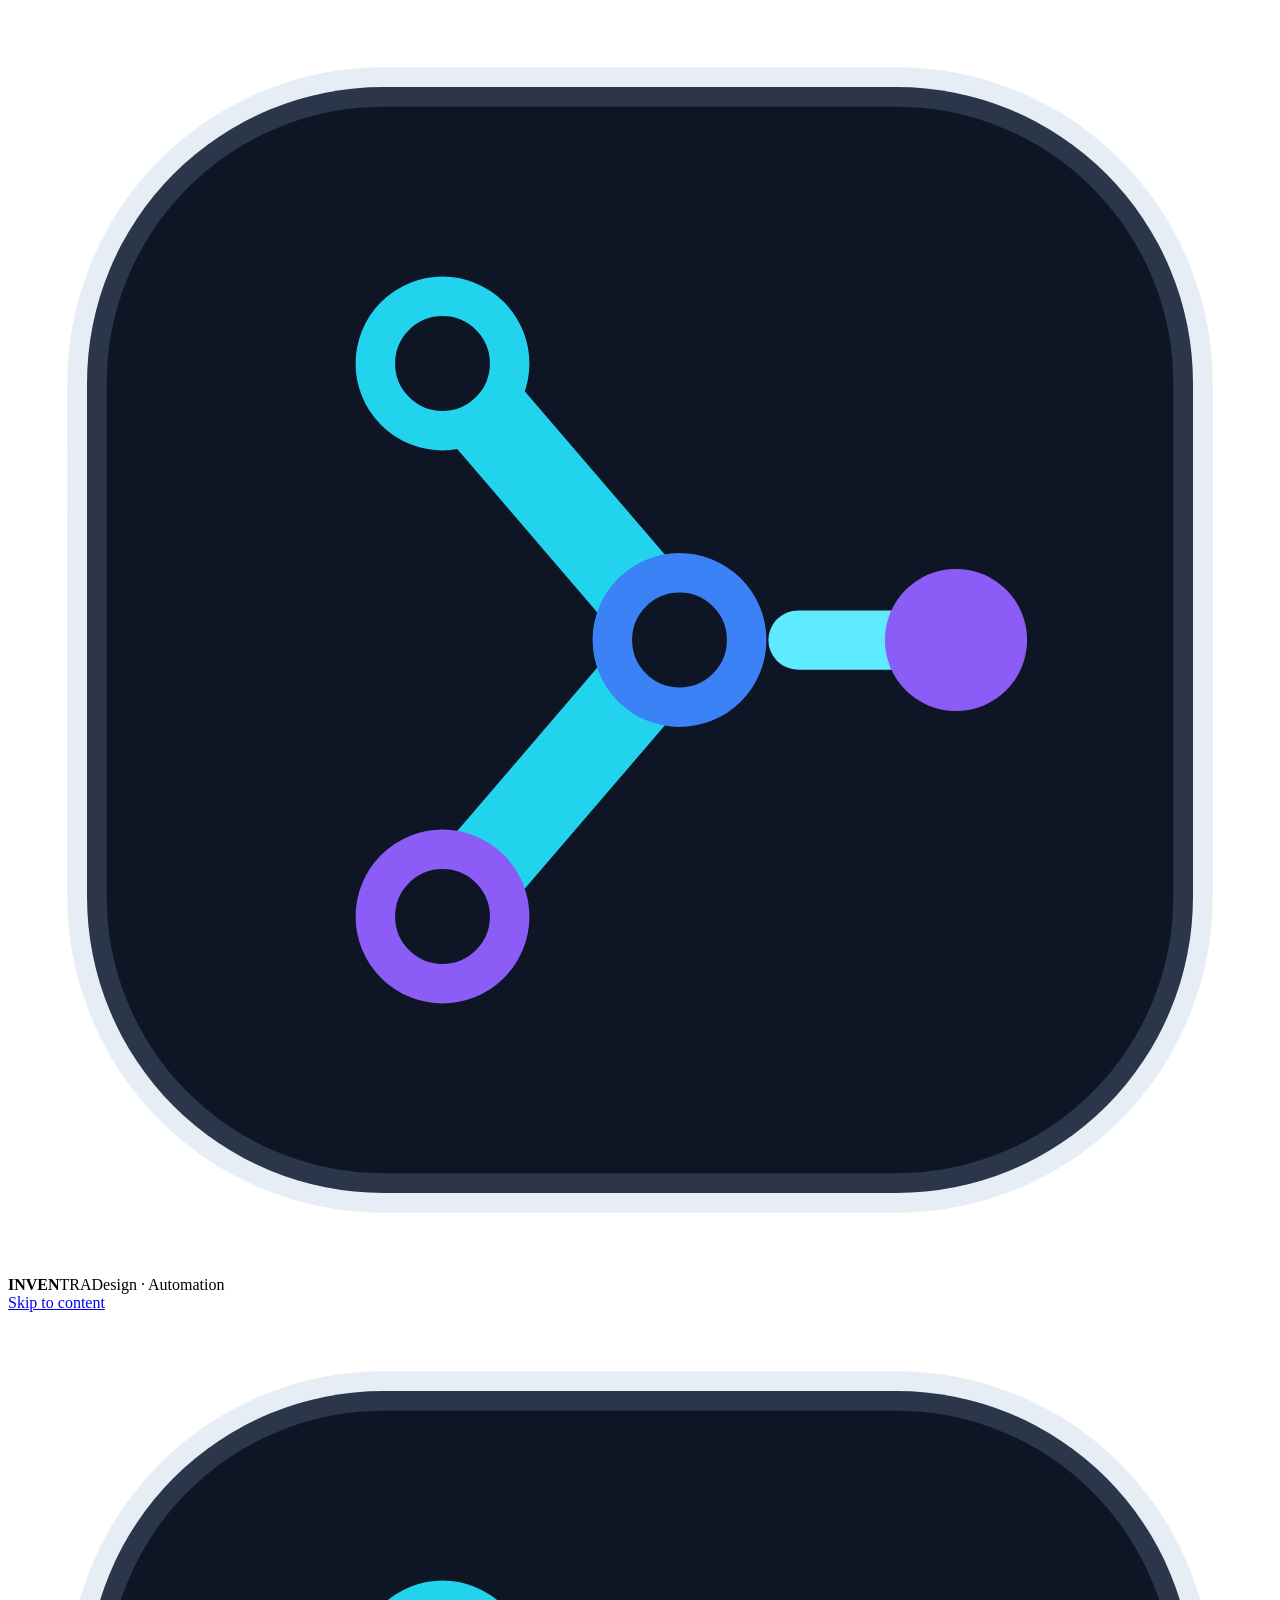
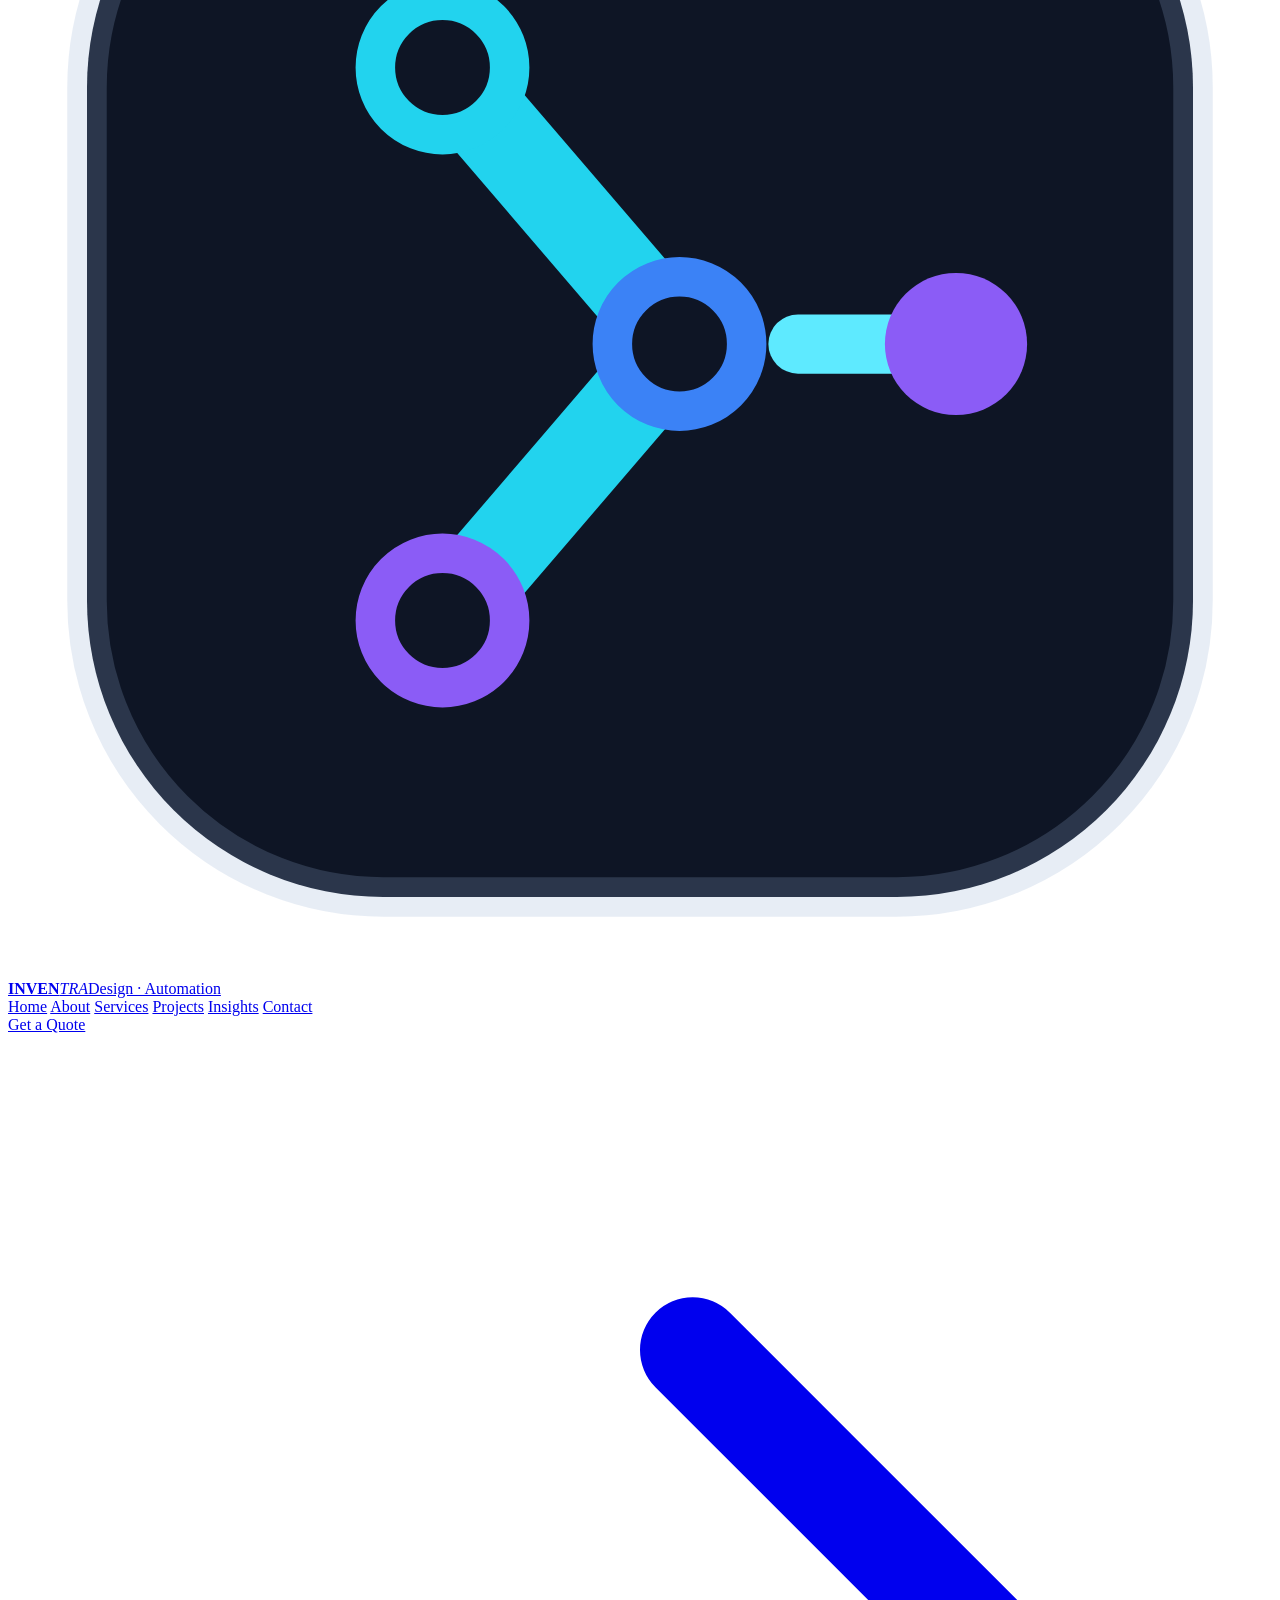
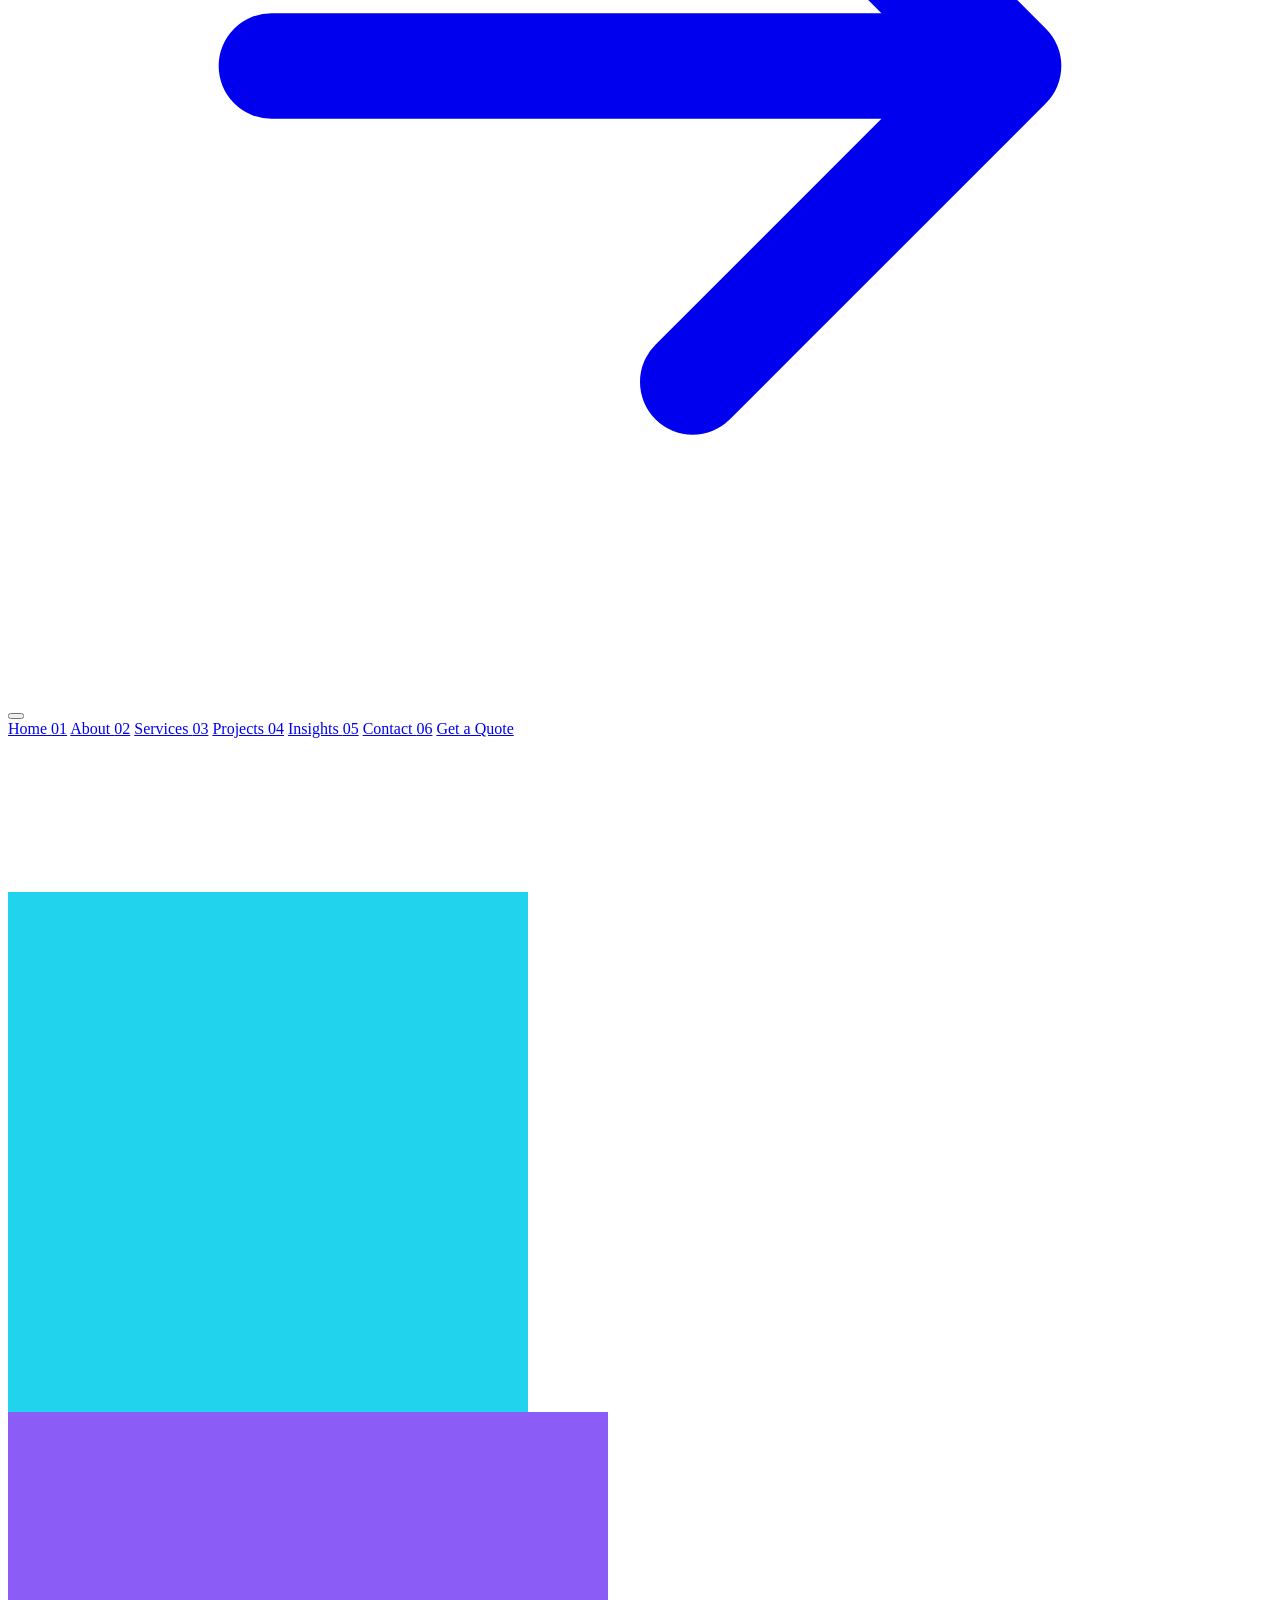
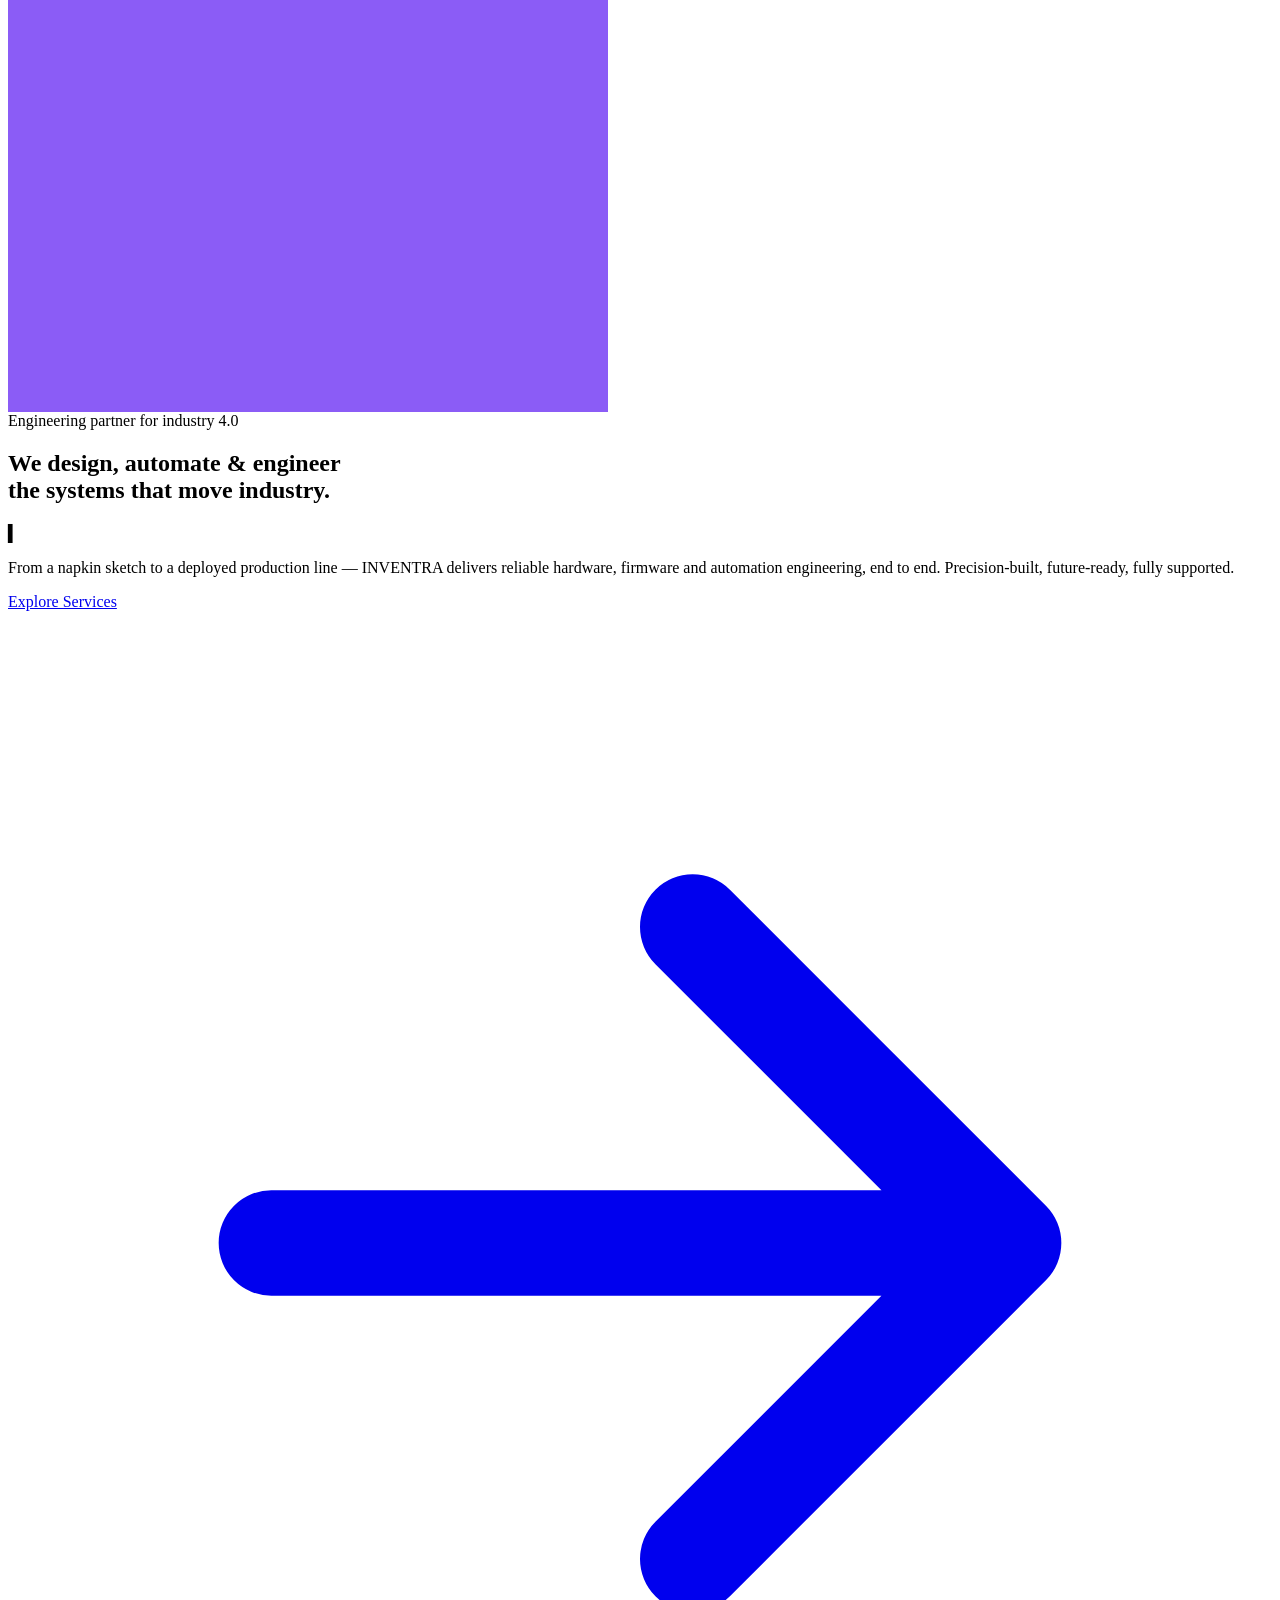
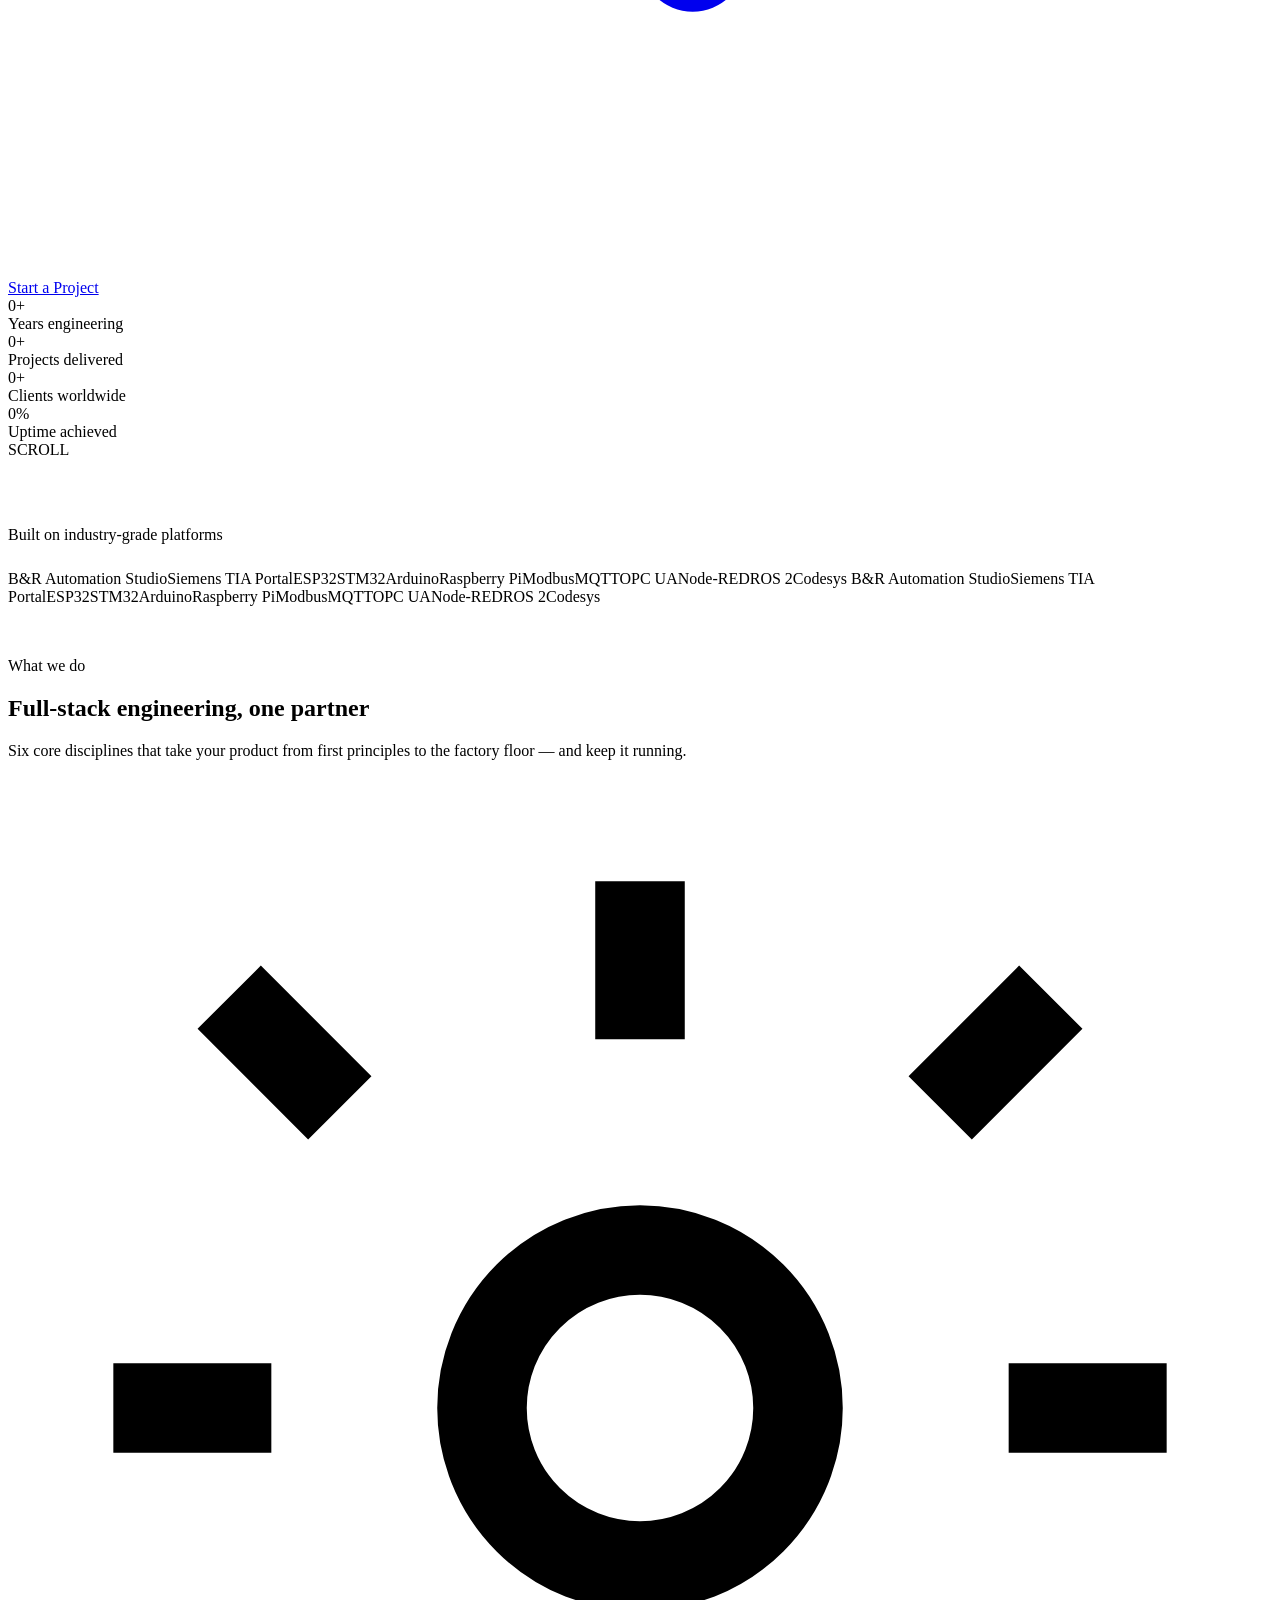
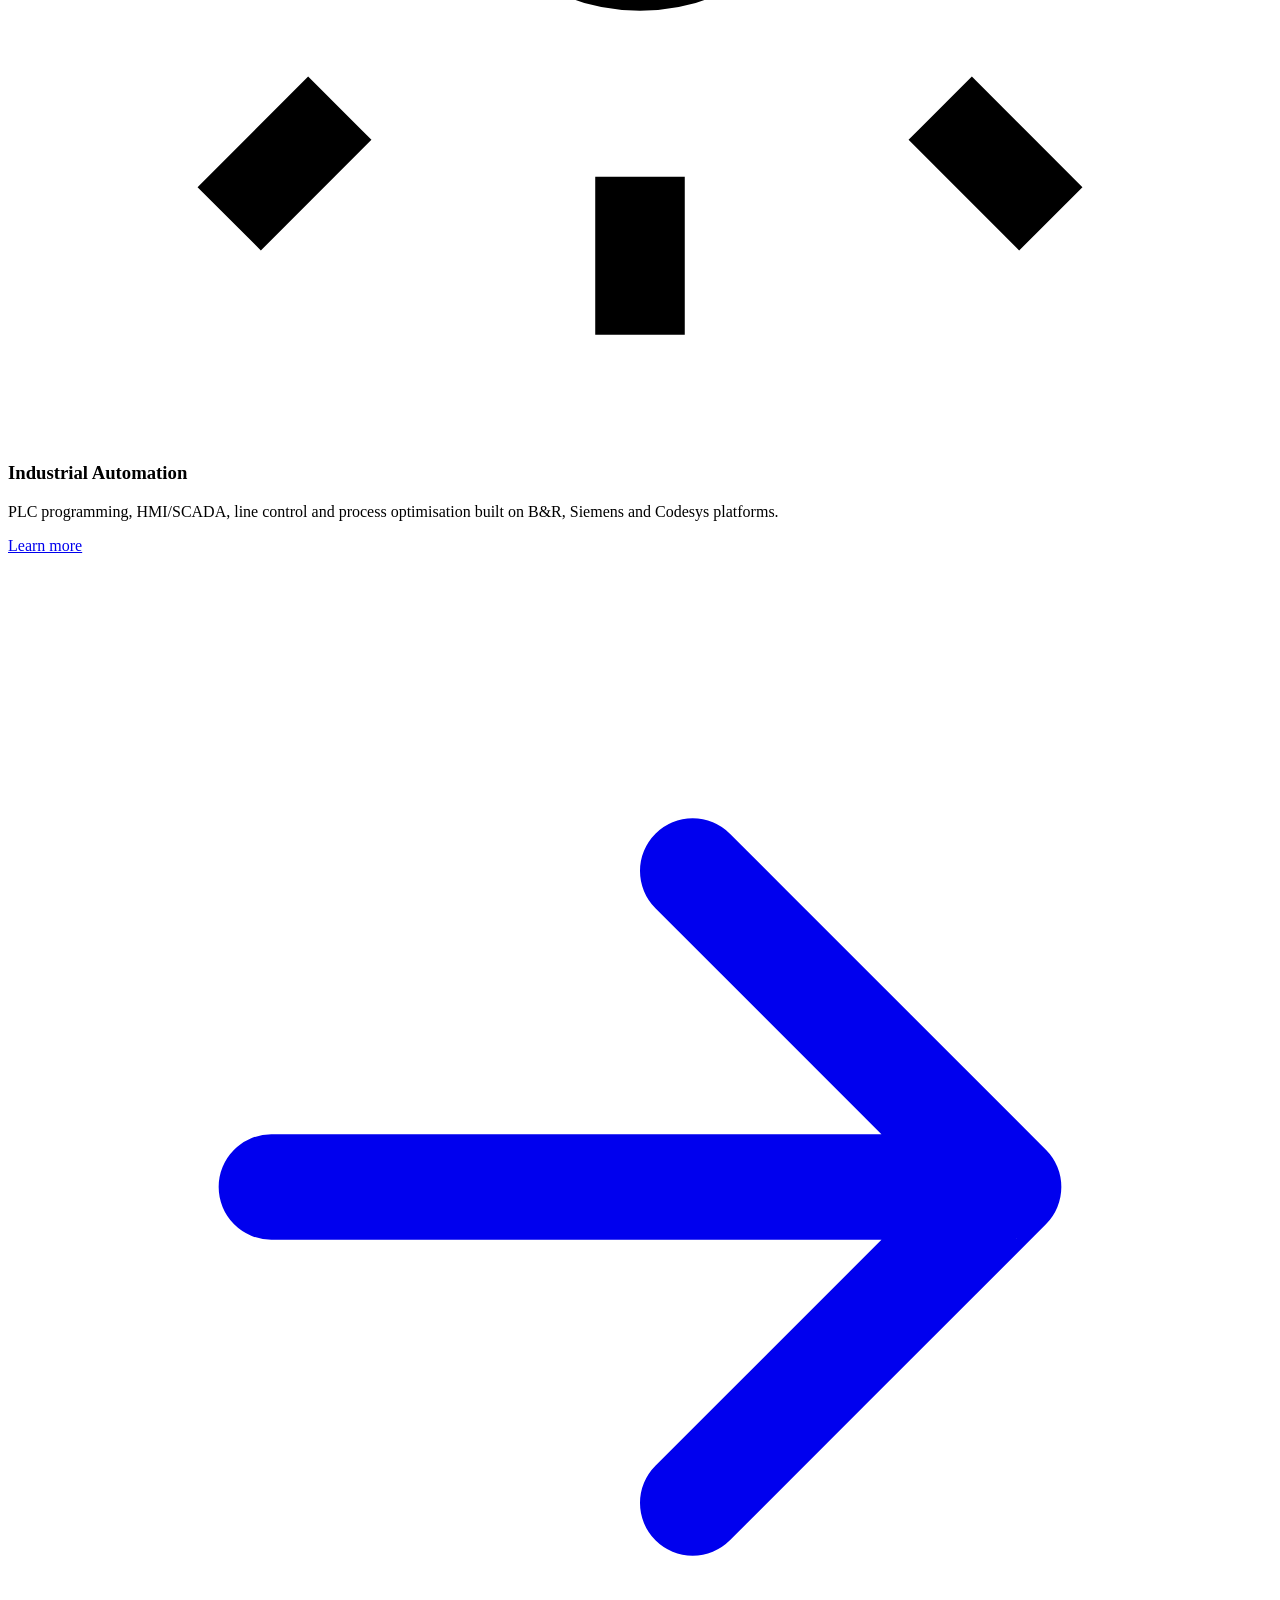
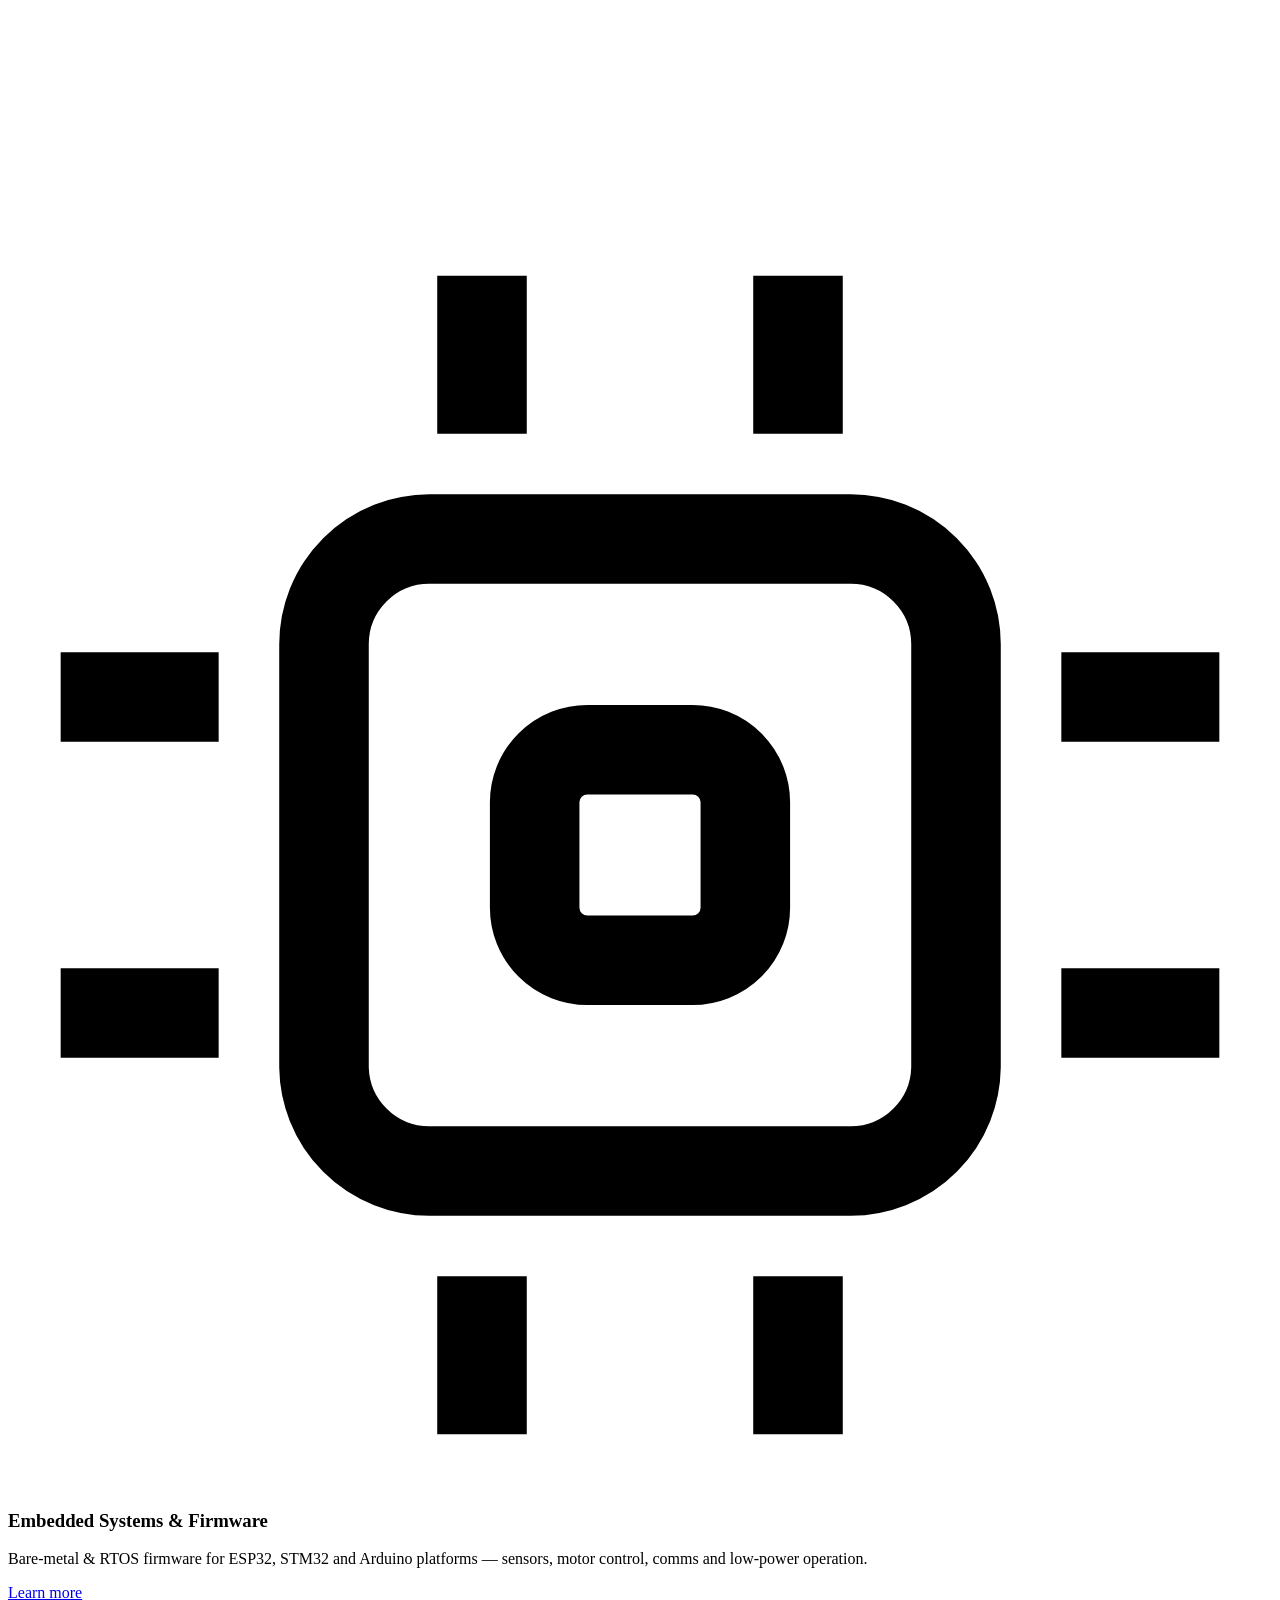
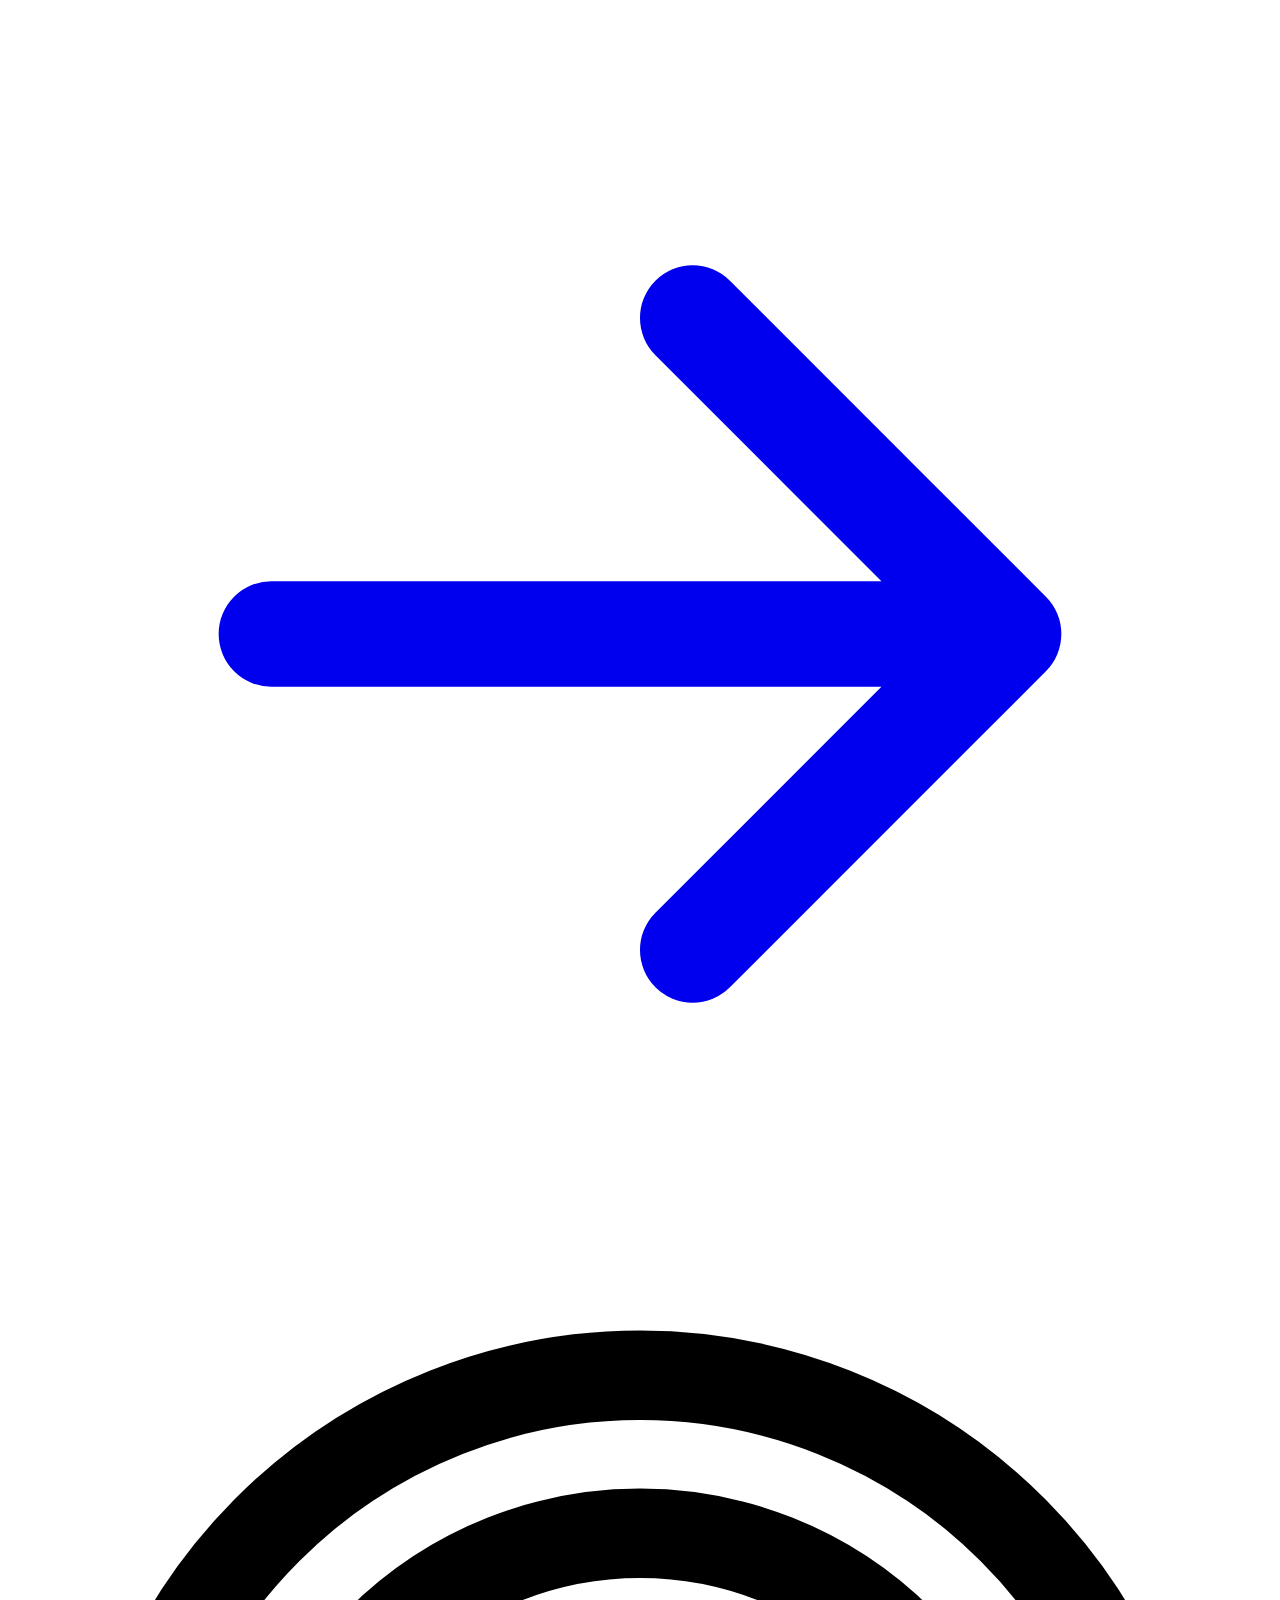
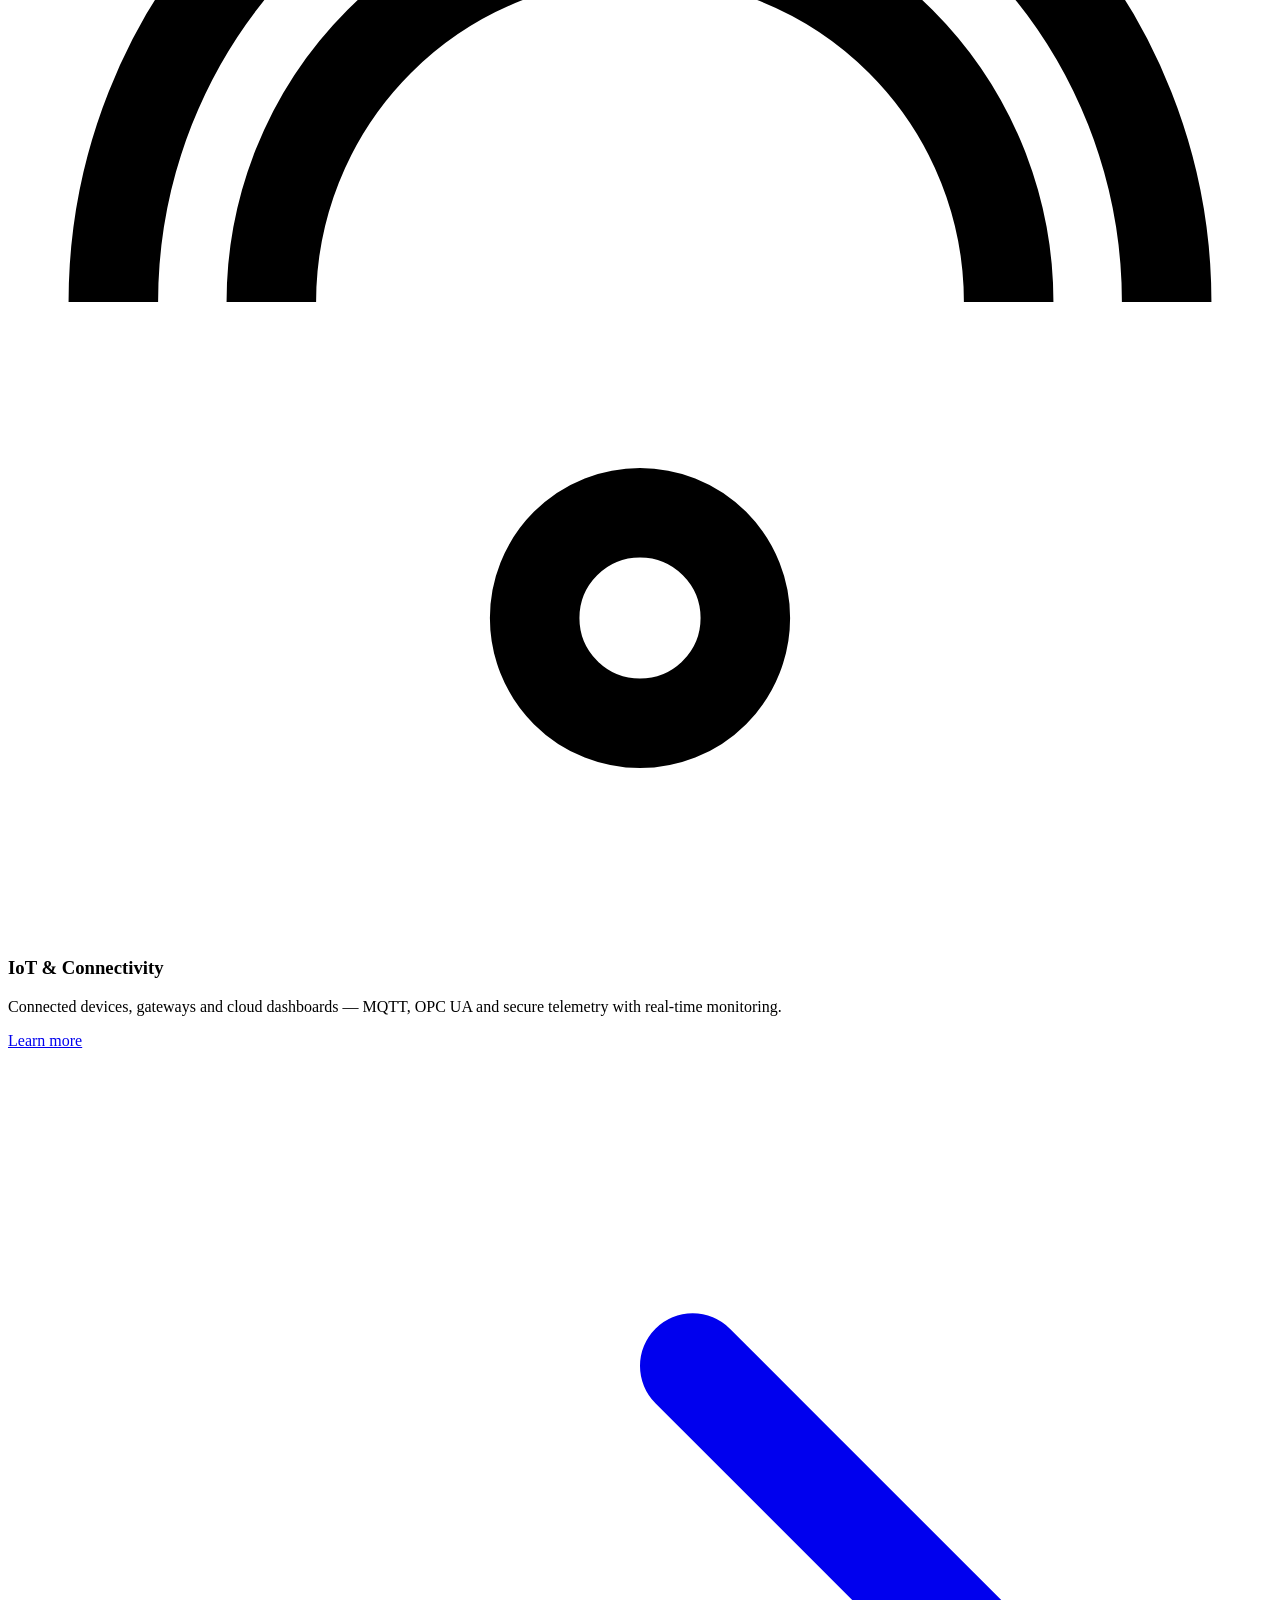
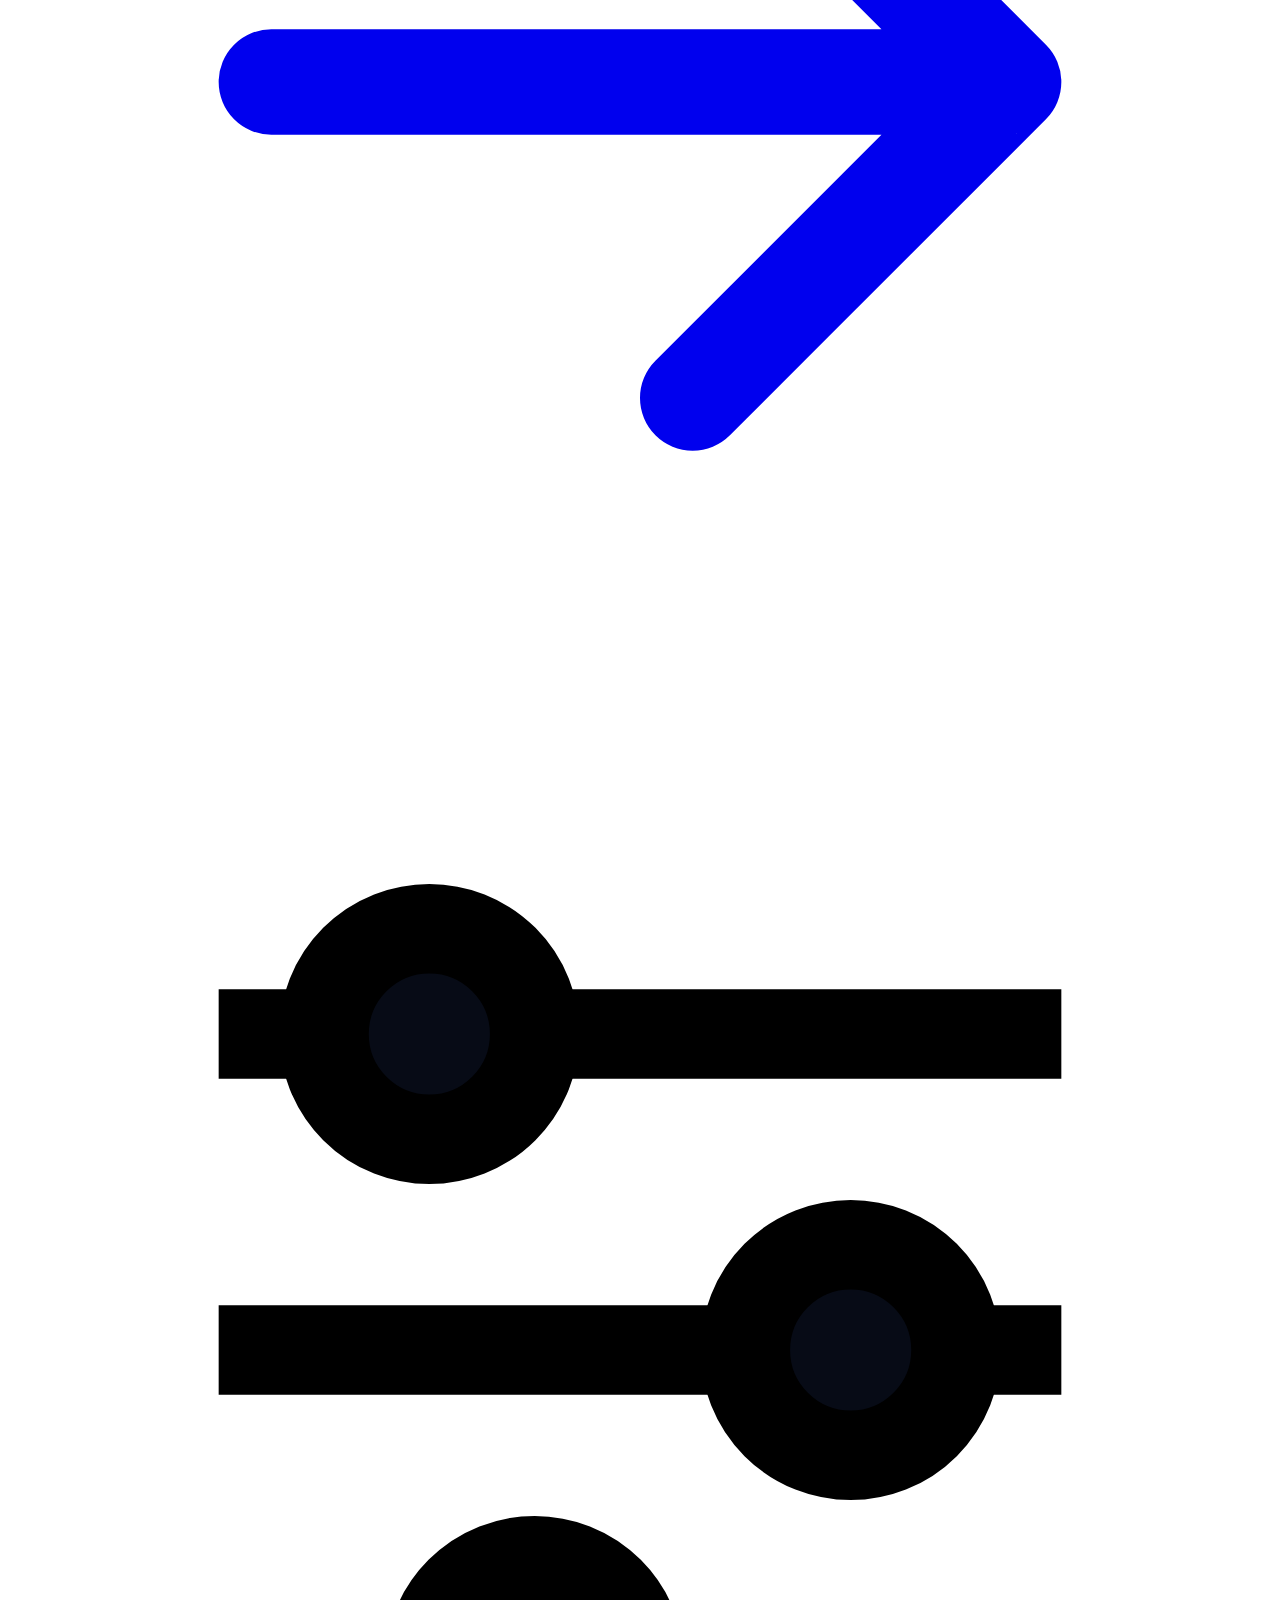
==== index.html @ 2a6db38c "Move to org root site inventradas.github.io Co-Authored-By: Claude Opus 4.8 <noreply@anthropic.com>" ====
<!DOCTYPE html>
<html lang="en">
<head>
  <meta charset="UTF-8">
  <meta name="viewport" content="width=device-width, initial-scale=1.0">
  <title>INVENTRA — Design & Automation Solutions | Industrial Automation, Embedded & IoT Engineering</title>
  <meta name="description" content="INVENTRA designs and engineers industrial automation, embedded systems, PLC/HMI, control and IoT solutions — from concept and prototyping to deployment and support.">
  <meta name="theme-color" content="#070b16">
  <link rel="icon" href="favicon.svg" type="image/svg+xml">
  <link rel="manifest" href="site.webmanifest">
  <meta name="author" content="INVENTRA Design & Automation Solutions">
  <!-- Open Graph -->
  <meta property="og:type" content="website">
  <meta property="og:title" content="INVENTRA — Design & Automation Solutions">
  <meta property="og:description" content="Industrial automation, embedded systems, PLC/HMI and IoT engineering — designed, built and supported end to end.">
  <meta property="og:image" content="assets/img/og.svg">
  <meta name="twitter:card" content="summary_large_image">
  <!-- Fonts -->
  <link rel="preconnect" href="https://fonts.googleapis.com">
  <link rel="preconnect" href="https://fonts.gstatic.com" crossorigin>
  <link href="https://fonts.googleapis.com/css2?family=Space+Grotesk:wght@400;500;600;700&family=Inter:wght@400;500;600&family=JetBrains+Mono:wght@400;500&display=swap" rel="stylesheet">
  <link rel="stylesheet" href="assets/css/style.css">
  <!-- Structured data -->
  <script type="application/ld+json">
  {
    "@context": "https://schema.org",
    "@type": "Organization",
    "name": "INVENTRA Design & Automation Solutions",
    "description": "Industrial automation, embedded systems, PLC/HMI and IoT engineering consultancy.",
    "url": "https://inventradas.github.io/",
    "logo": "https://inventradas.github.io/favicon.svg",
    "areaServed": "Worldwide",
    "knowsAbout": ["Industrial Automation","PLC Programming","HMI Design","Embedded Systems","IoT","SCADA","Control Systems"]
  }
  </script>
</head>
<body class="noise">
  <div class="preloader" id="preloader" aria-hidden="true"><div class="pl-inner"><svg class="pl-logo" viewBox="0 0 64 64"><rect x="4" y="4" width="56" height="56" rx="15" fill="#0e1525" stroke="rgba(148,173,210,.22)" stroke-width="2"/><path d="M22 18l12 14-12 14" fill="none" stroke="#22d3ee" stroke-width="4.5" stroke-linecap="round" stroke-linejoin="round"/><path d="M40 32h6" stroke="#5eeaff" stroke-width="3" stroke-linecap="round"/><circle cx="22" cy="18" r="3.4" fill="#0e1525" stroke="#22d3ee" stroke-width="2"/><circle cx="34" cy="32" r="3.4" fill="#0e1525" stroke="#3b82f6" stroke-width="2"/><circle cx="22" cy="46" r="3.4" fill="#0e1525" stroke="#8b5cf6" stroke-width="2"/><circle cx="48" cy="32" r="3.6" fill="#8b5cf6"/></svg><span class="pl-word"><b>INVEN</b><span class="grad-text-anim">TRA</span></span><span class="pl-sub">Design · Automation</span><div class="pl-bar"><i></i></div></div></div>
<script>if(sessionStorage.getItem('inventra_loaded'))document.documentElement.classList.add('pl-skip');</script>
  <a href="#main" class="skip-link">Skip to content</a>
  <div class="scroll-progress" aria-hidden="true"></div>

  <!-- ============ HEADER ============ -->
  <header class="site-header" id="top">
    <nav class="nav container container-wide" aria-label="Primary">
      <a href="index.html" class="brand" aria-label="INVENTRA — home">
        <svg class="mark" viewBox="0 0 64 64" aria-hidden="true"><rect x="4" y="4" width="56" height="56" rx="15" fill="#0e1525" stroke="rgba(148,173,210,.22)" stroke-width="2"/><path d="M22 18l12 14-12 14" fill="none" stroke="#22d3ee" stroke-width="4.5" stroke-linecap="round" stroke-linejoin="round"/><path d="M40 32h6" stroke="#5eeaff" stroke-width="3" stroke-linecap="round"/><circle cx="22" cy="18" r="3.4" fill="#0e1525" stroke="#22d3ee" stroke-width="2"/><circle cx="34" cy="32" r="3.4" fill="#0e1525" stroke="#3b82f6" stroke-width="2"/><circle cx="22" cy="46" r="3.4" fill="#0e1525" stroke="#8b5cf6" stroke-width="2"/><circle cx="48" cy="32" r="3.6" fill="#8b5cf6"/></svg>
        <span class="name"><span class="row"><b>INVEN</b><i>TRA</i></span><span class="tag">Design · Automation</span></span>
      </a>
      <div class="nav-links">
        <a href="index.html">Home</a>
        <a href="about.html">About</a>
        <a href="services.html">Services</a>
        <a href="projects.html">Projects</a>
        <a href="blog.html">Insights</a>
        <a href="contact.html">Contact</a>
      </div>
      <div class="nav-cta">
        <a href="contact.html" class="btn btn-primary btn-sm">Get a Quote
          <svg viewBox="0 0 24 24" fill="none" stroke="currentColor" stroke-width="2"><path d="M5 12h14M13 6l6 6-6 6" stroke-linecap="round" stroke-linejoin="round"/></svg>
        </a>
        <button class="nav-toggle" aria-label="Open menu" aria-expanded="false" aria-controls="mobile-menu"><span></span><span></span><span></span></button>
      </div>
    </nav>
  </header>

  <div class="mobile-menu" id="mobile-menu">
    <a href="index.html">Home <span>01</span></a>
    <a href="about.html">About <span>02</span></a>
    <a href="services.html">Services <span>03</span></a>
    <a href="projects.html">Projects <span>04</span></a>
    <a href="blog.html">Insights <span>05</span></a>
    <a href="contact.html">Contact <span>06</span></a>
    <a href="contact.html" class="btn btn-primary btn-block">Get a Quote</a>
  </div>

  <main id="main">
    <!-- ============ HERO ============ -->
    <section class="hero">
      <canvas class="hero-canvas" id="hero-canvas" aria-hidden="true"></canvas>
      <div class="glow-orb glow-pulse" style="width:520px;height:520px;background:#22d3ee;top:-120px;right:-80px"></div>
      <div class="glow-orb glow-pulse" style="width:600px;height:600px;background:#8b5cf6;bottom:-200px;left:-160px;animation-delay:1.6s"></div>
      <div class="container">
        <div class="hero-inner">
          <span class="pill" data-reveal><span class="dot"></span> Engineering partner for industry 4.0</span>
          <h1 data-reveal data-delay="80">We design, automate &amp; <span class="grad-text-anim">engineer</span><br>the systems that move industry.</h1>
          <div class="type-wrap" data-reveal data-delay="160">
            <span data-typewriter='["Industrial Automation & PLC/HMI","Embedded Systems & Firmware","IoT &amp; Connected Devices","Control Systems & SCADA","Product Design & Prototyping"]'><span class="tw-text"></span><span class="type-cursor">▍</span></span>
          </div>
          <p class="lead" data-reveal data-delay="240">From a napkin sketch to a deployed production line — INVENTRA delivers reliable hardware, firmware and automation engineering, end to end. Precision-built, future-ready, fully supported.</p>
          <div class="hero-actions" data-reveal data-delay="320">
            <a href="services.html" class="btn btn-primary">Explore Services
              <svg viewBox="0 0 24 24" fill="none" stroke="currentColor" stroke-width="2"><path d="M5 12h14M13 6l6 6-6 6" stroke-linecap="round" stroke-linejoin="round"/></svg>
            </a>
            <a href="contact.html" class="btn btn-ghost">Start a Project</a>
          </div>
          <div class="hero-meta" data-reveal data-delay="420">
            <div class="item"><div class="n"><span data-count="8">0</span>+</div><div class="l">Years engineering</div></div>
            <div class="item"><div class="n"><span data-count="120">0</span>+</div><div class="l">Projects delivered</div></div>
            <div class="item"><div class="n"><span data-count="40">0</span>+</div><div class="l">Clients worldwide</div></div>
            <div class="item"><div class="n"><span data-count="99.9">0</span>%</div><div class="l">Uptime achieved</div></div>
          </div>
        </div>
      </div>
      <div class="scroll-cue" aria-hidden="true"><div class="mouse"><i></i></div>SCROLL</div>
    </section>

    <!-- ============ MARQUEE / STACK ============ -->
    <section class="section" style="padding-block:clamp(2.5rem,4vw,3.5rem)">
      <div class="container center" data-reveal>
        <p class="eyebrow center" style="justify-content:center;margin-bottom:1.6rem">Built on industry-grade platforms</p>
      </div>
      <div class="marquee" aria-hidden="true">
        <div class="marquee-track">
          <span>B&amp;R Automation Studio</span><span>Siemens TIA Portal</span><span>ESP32</span><span>STM32</span><span>Arduino</span><span>Raspberry Pi</span><span>Modbus</span><span>MQTT</span><span>OPC UA</span><span>Node-RED</span><span>ROS 2</span><span>Codesys</span>
          <span>B&amp;R Automation Studio</span><span>Siemens TIA Portal</span><span>ESP32</span><span>STM32</span><span>Arduino</span><span>Raspberry Pi</span><span>Modbus</span><span>MQTT</span><span>OPC UA</span><span>Node-RED</span><span>ROS 2</span><span>Codesys</span>
        </div>
      </div>
    </section>

    <!-- ============ SERVICES ============ -->
    <section class="section bg-grid" id="services">
      <div class="container">
        <div class="section-head center" data-reveal>
          <span class="eyebrow center" style="justify-content:center">What we do</span>
          <h2>Full-stack engineering, <span class="grad-text">one partner</span></h2>
          <p class="lead">Six core disciplines that take your product from first principles to the factory floor — and keep it running.</p>
        </div>
        <div class="grid cols-3" data-stagger>
          <article class="card glow">
            <div class="icon-badge"><svg viewBox="0 0 24 24" fill="none" stroke="currentColor" stroke-width="1.7"><circle cx="12" cy="12" r="3"/><path d="M12 2v3M12 19v3M4.2 4.2l2.1 2.1M17.7 17.7l2.1 2.1M2 12h3M19 12h3M4.2 19.8l2.1-2.1M17.7 6.3l2.1-2.1"/></svg></div>
            <h3>Industrial Automation</h3>
            <p>PLC programming, HMI/SCADA, line control and process optimisation built on B&amp;R, Siemens and Codesys platforms.</p>
            <a href="services.html" class="card-link">Learn more <svg viewBox="0 0 24 24" fill="none" stroke="currentColor" stroke-width="2"><path d="M5 12h14M13 6l6 6-6 6" stroke-linecap="round" stroke-linejoin="round"/></svg></a>
          </article>
          <article class="card glow">
            <div class="icon-badge"><svg viewBox="0 0 24 24" fill="none" stroke="currentColor" stroke-width="1.7"><rect x="6" y="6" width="12" height="12" rx="2"/><path d="M9 1v3M15 1v3M9 20v3M15 20v3M1 9h3M1 15h3M20 9h3M20 15h3"/><rect x="10" y="10" width="4" height="4" rx="1"/></svg></div>
            <h3>Embedded Systems &amp; Firmware</h3>
            <p>Bare-metal &amp; RTOS firmware for ESP32, STM32 and Arduino platforms — sensors, motor control, comms and low-power operation.</p>
            <a href="services.html" class="card-link">Learn more <svg viewBox="0 0 24 24" fill="none" stroke="currentColor" stroke-width="2"><path d="M5 12h14M13 6l6 6-6 6" stroke-linecap="round" stroke-linejoin="round"/></svg></a>
          </article>
          <article class="card glow">
            <div class="icon-badge"><svg viewBox="0 0 24 24" fill="none" stroke="currentColor" stroke-width="1.7"><path d="M5 12a7 7 0 0 1 14 0"/><path d="M2 12a10 10 0 0 1 20 0"/><circle cx="12" cy="18" r="2"/></svg></div>
            <h3>IoT &amp; Connectivity</h3>
            <p>Connected devices, gateways and cloud dashboards — MQTT, OPC UA and secure telemetry with real-time monitoring.</p>
            <a href="services.html" class="card-link">Learn more <svg viewBox="0 0 24 24" fill="none" stroke="currentColor" stroke-width="2"><path d="M5 12h14M13 6l6 6-6 6" stroke-linecap="round" stroke-linejoin="round"/></svg></a>
          </article>
          <article class="card glow">
            <div class="icon-badge"><svg viewBox="0 0 24 24" fill="none" stroke="currentColor" stroke-width="1.7"><path d="M4 6h16M4 12h16M4 18h16"/><circle cx="8" cy="6" r="2" fill="#070b16"/><circle cx="16" cy="12" r="2" fill="#070b16"/><circle cx="10" cy="18" r="2" fill="#070b16"/></svg></div>
            <h3>Control Systems &amp; SCADA</h3>
            <p>Closed-loop control, motion &amp; drives, data acquisition and plant-wide SCADA with alarms and historian.</p>
            <a href="services.html" class="card-link">Learn more <svg viewBox="0 0 24 24" fill="none" stroke="currentColor" stroke-width="2"><path d="M5 12h14M13 6l6 6-6 6" stroke-linecap="round" stroke-linejoin="round"/></svg></a>
          </article>
          <article class="card glow">
            <div class="icon-badge"><svg viewBox="0 0 24 24" fill="none" stroke="currentColor" stroke-width="1.7"><path d="m14.5 3.5 6 6-11 11H3.5v-6z"/><path d="m12 6 6 6"/></svg></div>
            <h3>Mechanical Design &amp; Prototyping</h3>
            <p>SolidWorks 3D CAD, mechanical design, enclosures, rapid prototyping and DFM — turning concepts into manufacturable products.</p>
            <a href="services.html" class="card-link">Learn more <svg viewBox="0 0 24 24" fill="none" stroke="currentColor" stroke-width="2"><path d="M5 12h14M13 6l6 6-6 6" stroke-linecap="round" stroke-linejoin="round"/></svg></a>
          </article>
          <article class="card glow">
            <div class="icon-badge"><svg viewBox="0 0 24 24" fill="none" stroke="currentColor" stroke-width="1.7"><path d="M12 2 3 7v6c0 5 3.8 8 9 9 5.2-1 9-4 9-9V7z"/><path d="m9 12 2 2 4-4"/></svg></div>
            <h3>Consulting &amp; Training</h3>
            <p>Technical due diligence, system architecture, audits and hands-on team training to de-risk your roadmap.</p>
            <a href="services.html" class="card-link">Learn more <svg viewBox="0 0 24 24" fill="none" stroke="currentColor" stroke-width="2"><path d="M5 12h14M13 6l6 6-6 6" stroke-linecap="round" stroke-linejoin="round"/></svg></a>
          </article>
        </div>
      </div>
    </section>

    <!-- ============ VALUE / WHY ============ -->
    <section class="section" id="why">
      <div class="container">
        <div class="grid cols-2" style="align-items:center;gap:clamp(2rem,5vw,4rem)">
          <div data-reveal="left">
            <span class="eyebrow">Why INVENTRA</span>
            <h2 class="mt-1 mb-2">Engineering you can <span class="grad-text">build a business on</span></h2>
            <p class="lead mb-3">We're not a body shop. We're the small, senior team that owns the hard parts — hardware, firmware, controls and the integration glue in between — and is still here when v2 ships.</p>
            <div class="grid" style="gap:1.1rem">
              <div class="info-tile"><div class="ico"><svg viewBox="0 0 24 24" fill="none" stroke="currentColor" stroke-width="1.8"><path d="m9 12 2 2 4-4"/><circle cx="12" cy="12" r="9"/></svg></div><div><div class="v">End-to-end ownership</div><p style="margin:.2rem 0 0;font-size:.92rem">One accountable team from requirements to commissioning — no hand-off gaps.</p></div></div>
              <div class="info-tile"><div class="ico"><svg viewBox="0 0 24 24" fill="none" stroke="currentColor" stroke-width="1.8"><path d="M13 2 3 14h7l-1 8 10-12h-7z"/></svg></div><div><div class="v">Pragmatic &amp; fast</div><p style="margin:.2rem 0 0;font-size:.92rem">Working prototypes in weeks, not quarters. We ship, measure, iterate.</p></div></div>
              <div class="info-tile"><div class="ico"><svg viewBox="0 0 24 24" fill="none" stroke="currentColor" stroke-width="1.8"><path d="M12 2 3 7v6c0 5 3.8 8 9 9 5.2-1 9-4 9-9V7z"/></svg></div><div><div class="v">Reliability by design</div><p style="margin:.2rem 0 0;font-size:.92rem">Industrial-grade practices: watchdogs, redundancy, testing and documentation.</p></div></div>
            </div>
          </div>
          <div data-reveal="right">
            <div class="card" style="padding:0;overflow:hidden">
              <div style="aspect-ratio:4/3;background:radial-gradient(circle at 30% 20%,rgba(34,211,238,.25),transparent 55%),radial-gradient(circle at 80% 90%,rgba(139,92,246,.25),transparent 55%),var(--surface-2);display:grid;place-items:center;position:relative">
                <svg viewBox="0 0 200 150" width="78%" style="opacity:.9" fill="none">
                  <g stroke="#22d3ee" stroke-width="1.4" opacity=".8">
                    <rect x="20" y="30" width="60" height="42" rx="5"/><rect x="120" y="30" width="60" height="42" rx="5"/>
                    <rect x="70" y="95" width="60" height="38" rx="5"/>
                    <path d="M80 51h40M50 72v23h50M150 72v10H100" stroke-dasharray="4 4"/>
                  </g>
                  <circle cx="50" cy="51" r="4" fill="#22d3ee"/><circle cx="150" cy="51" r="4" fill="#3b82f6"/><circle cx="100" cy="114" r="4" fill="#8b5cf6"/>
                  <g font-family="JetBrains Mono, monospace" font-size="8" fill="#aeb9d0">
                    <text x="33" y="55">SENSOR</text><text x="134" y="55">PLC</text><text x="83" y="118">CLOUD</text>
                  </g>
                </svg>
                <span class="badge-cat" style="position:absolute;top:1rem;left:1rem">SYSTEM ARCHITECTURE</span>
              </div>
            </div>
          </div>
        </div>
      </div>
    </section>

    <!-- ============ FEATURED PROJECTS ============ -->
    <section class="section bg-dots" id="work">
      <div class="container">
        <div class="flex between items-center wrap mb-3" data-reveal>
          <div class="section-head" style="margin-bottom:0">
            <span class="eyebrow">Selected work</span>
            <h2 class="mt-1">Recent projects</h2>
          </div>
          <a href="projects.html" class="btn btn-ghost btn-sm">View all <svg viewBox="0 0 24 24" fill="none" stroke="currentColor" stroke-width="2"><path d="M5 12h14M13 6l6 6-6 6" stroke-linecap="round" stroke-linejoin="round"/></svg></a>
        </div>
        <div class="grid cols-3" data-stagger id="home-projects">
          <article class="card project glow">
            <div class="thumb"><span class="cat badge-cat">Robotics</span><div class="ph"><svg viewBox="0 0 24 24" fill="none" stroke="currentColor" stroke-width="1.2"><rect x="5" y="9" width="14" height="10" rx="2"/><path d="M12 9V5M9 2h6"/><circle cx="9" cy="14" r="1.4"/><circle cx="15" cy="14" r="1.4"/></svg></div></div>
            <div class="body">
              <h3>6-Axis Pick &amp; Place Cell</h3>
              <p>Vision-guided robotic cell with B&amp;R motion control for high-speed precision assembly.</p>
              <div class="result"><svg viewBox="0 0 24 24" width="16" height="16" fill="none" stroke="currentColor" stroke-width="2"><path d="m5 12 5 5L20 7" stroke-linecap="round" stroke-linejoin="round"/></svg> 99.2% accuracy · +40% throughput</div>
            </div>
          </article>
          <article class="card project glow">
            <div class="thumb"><span class="cat badge-cat">IoT · Automation</span><div class="ph"><svg viewBox="0 0 24 24" fill="none" stroke="currentColor" stroke-width="1.2"><path d="M3 21h18M5 21V8l7-5 7 5v13"/><path d="M9 21v-6h6v6"/></svg></div></div>
            <div class="body">
              <h3>Smart Factory Monitoring</h3>
              <p>200+ sensor IoT network feeding a real-time SCADA dashboard and predictive alerts.</p>
              <div class="result"><svg viewBox="0 0 24 24" width="16" height="16" fill="none" stroke="currentColor" stroke-width="2"><path d="m5 12 5 5L20 7" stroke-linecap="round" stroke-linejoin="round"/></svg> 35% energy saved · live telemetry</div>
            </div>
          </article>
          <article class="card project glow">
            <div class="thumb"><span class="cat badge-cat">Embedded</span><div class="ph"><svg viewBox="0 0 24 24" fill="none" stroke="currentColor" stroke-width="1.2"><rect x="7" y="7" width="10" height="10" rx="1.5"/><path d="M10 3v4M14 3v4M10 17v4M14 17v4M3 10h4M3 14h4M17 10h4M17 14h4"/></svg></div></div>
            <div class="body">
              <h3>ESP32 Sensor &amp; Telemetry Platform</h3>
              <p>Low-power firmware platform with edge analytics and robust data logging for 10k+ field devices.</p>
              <div class="result"><svg viewBox="0 0 24 24" width="16" height="16" fill="none" stroke="currentColor" stroke-width="2"><path d="m5 12 5 5L20 7" stroke-linecap="round" stroke-linejoin="round"/></svg> 2-yr battery · 10k+ devices</div>
            </div>
          </article>
        </div>
      </div>
    </section>

    <!-- ============ PROCESS ============ -->
    <section class="section" id="process">
      <div class="container">
        <div class="grid cols-2" style="gap:clamp(2rem,5vw,4.5rem);align-items:start">
          <div data-reveal="left" style="position:sticky;top:120px">
            <span class="eyebrow">How we work</span>
            <h2 class="mt-1 mb-2">A process engineered for <span class="grad-text">certainty</span></h2>
            <p class="lead">Transparent stages, fixed checkpoints, and a working deliverable at every step. You always know where the project stands.</p>
            <a href="contact.html" class="btn btn-primary mt-3">Book a discovery call
              <svg viewBox="0 0 24 24" fill="none" stroke="currentColor" stroke-width="2"><path d="M5 12h14M13 6l6 6-6 6" stroke-linecap="round" stroke-linejoin="round"/></svg></a>
          </div>
          <div class="steps" data-stagger>
            <div class="step"><div class="ring">01</div><div><h3>Discover &amp; scope</h3><p>We map requirements, constraints and success metrics — then deliver a clear technical proposal and fixed quote.</p></div></div>
            <div class="step"><div class="ring">02</div><div><h3>Design &amp; architect</h3><p>System architecture, hardware selection, 3D models and control strategy — reviewed with you before a line of code.</p></div></div>
            <div class="step"><div class="ring">03</div><div><h3>Prototype &amp; build</h3><p>Rapid iterations on real hardware. Firmware, PLC logic and HMIs developed in tight, demoable sprints.</p></div></div>
            <div class="step"><div class="ring">04</div><div><h3>Test &amp; validate</h3><p>Bench &amp; on-site testing, edge cases, safety and performance validation with full documentation.</p></div></div>
            <div class="step"><div class="ring">05</div><div><h3>Deploy &amp; support</h3><p>Commissioning, operator training and ongoing support packages — including remote monitoring and updates.</p></div></div>
          </div>
        </div>
      </div>
    </section>

    <!-- ============ STATS ============ -->
    <section class="section bg-grid">
      <div class="container">
        <div class="grid cols-4" data-stagger>
          <div class="stat"><div class="num"><span class="grad-text"><span data-count="8">0</span>+</span></div><div class="lbl">Years of engineering</div></div>
          <div class="stat"><div class="num"><span class="grad-text"><span data-count="120">0</span>+</span></div><div class="lbl">Projects delivered</div></div>
          <div class="stat"><div class="num"><span class="grad-text"><span data-count="40">0</span>+</span></div><div class="lbl">Happy clients</div></div>
          <div class="stat"><div class="num"><span class="grad-text"><span data-count="98">0</span>%</span></div><div class="lbl">On-time delivery</div></div>
        </div>
      </div>
    </section>

    <!-- ============ TESTIMONIALS ============ -->
    <section class="section" id="testimonials">
      <div class="container">
        <div class="section-head center" data-reveal>
          <span class="eyebrow center" style="justify-content:center">Client voices</span>
          <h2>Trusted by teams that <span class="grad-text">can't afford downtime</span></h2>
        </div>
        <div class="grid cols-3" data-stagger>
          <figure class="card quote">
            <div class="stars">★★★★★</div>
            <blockquote>"INVENTRA delivered our robotic assembly line beyond spec — 99%+ accuracy and rock-solid uptime. Senior, responsive and detail-obsessed throughout."</blockquote>
            <figcaption class="who"><span class="ava">JS</span><span><span class="nm">John Schäfer</span><span class="rl">Eng. Manager · TechCorp Industries</span></span></figcaption>
          </figure>
          <figure class="card quote">
            <div class="stars">★★★★★</div>
            <blockquote>"The IoT monitoring platform cut our energy costs 35% in the first quarter. The dashboards are exactly what our operators needed — clear and reliable."</blockquote>
            <figcaption class="who"><span class="ava">SJ</span><span><span class="nm">Sarah Janssen</span><span class="rl">CTO · GreenEnergy Solutions</span></span></figcaption>
          </figure>
          <figure class="card quote">
            <div class="stars">★★★★★</div>
            <blockquote>"Our predictive-maintenance rollout has saved us millions in avoided downtime. INVENTRA's firmware and edge analytics just work, at fleet scale."</blockquote>
            <figcaption class="who"><span class="ava">MC</span><span><span class="nm">Michael Chen</span><span class="rl">Ops Director · AutomateX</span></span></figcaption>
          </figure>
        </div>
      </div>
    </section>

    <!-- ============ INSIGHTS / BLOG ============ -->
    <section class="section bg-dots" id="insights">
      <div class="container">
        <div class="flex between items-center wrap mb-3" data-reveal>
          <div class="section-head" style="margin-bottom:0"><span class="eyebrow">Insights</span><h2 class="mt-1">From the workshop</h2></div>
          <a href="blog.html" class="btn btn-ghost btn-sm">All articles <svg viewBox="0 0 24 24" fill="none" stroke="currentColor" stroke-width="2"><path d="M5 12h14M13 6l6 6-6 6" stroke-linecap="round" stroke-linejoin="round"/></svg></a>
        </div>
        <div class="grid cols-3" data-stagger id="home-insights">
          <a href="blog-industrial-automation-2026.html" class="card post-card glow">
            <div class="cover"><span class="cat badge-cat">Automation</span><svg viewBox="0 0 24 24" fill="none" stroke="currentColor" stroke-width="1.2"><circle cx="12" cy="12" r="3"/><path d="M12 2v3M12 19v3M2 12h3M19 12h3M5 5l2 2M17 17l2 2M5 19l2-2M17 7l2-2"/></svg></div>
            <div class="pbody"><div class="meta"><span>Jan 15, 2026</span><span>6 min</span></div><h3>The Future of Industrial Automation in 2026</h3><p>Cobots, edge AI and digital twins are reshaping the factory floor. Here's what actually matters.</p></div>
          </a>
          <a href="blog-embedded-firmware-guide.html" class="card post-card glow">
            <div class="cover"><span class="cat badge-cat">Embedded</span><svg viewBox="0 0 24 24" fill="none" stroke="currentColor" stroke-width="1.2"><rect x="7" y="7" width="10" height="10" rx="1.5"/><path d="M10 3v4M14 3v4M10 17v4M14 17v4M3 10h4M3 14h4M17 10h4M17 14h4"/></svg></div>
            <div class="pbody"><div class="meta"><span>Feb 10, 2026</span><span>8 min</span></div><h3>Production-Ready ESP32 Firmware: A Field Guide</h3><p>From watchdogs to safe configuration — the patterns that keep embedded fleets alive in the field.</p></div>
          </a>
          <a href="blog-iiot-sensor-networks.html" class="card post-card glow">
            <div class="cover"><span class="cat badge-cat">IoT</span><svg viewBox="0 0 24 24" fill="none" stroke="currentColor" stroke-width="1.2"><path d="M5 12a7 7 0 0 1 14 0M2 12a10 10 0 0 1 20 0"/><circle cx="12" cy="18" r="2"/></svg></div>
            <div class="pbody"><div class="meta"><span>Mar 5, 2026</span><span>7 min</span></div><h3>Building Reliable Industrial IoT Sensor Networks</h3><p>Topology, protocols and security choices that make IIoT deployments dependable at scale.</p></div>
          </a>
        </div>
      </div>
    </section>

    <!-- ============ FAQ ============ -->
    <section class="section" id="faq">
      <div class="container" style="max-width:860px">
        <div class="section-head center" data-reveal><span class="eyebrow center" style="justify-content:center">FAQ</span><h2>Questions, answered</h2></div>
        <div class="accordion" data-reveal>
          <div class="acc-item"><button class="acc-head" aria-expanded="false">What size projects do you take on?<span class="ico"></span></button><div class="acc-body"><p>Everything from a single firmware module or machine to full production-line automation. If it involves hardware, firmware, controls or connectivity, we can help — and we'll tell you honestly if we're not the right fit.</p></div></div>
          <div class="acc-item"><button class="acc-head" aria-expanded="false">How do you price engagements?<span class="ico"></span></button><div class="acc-body"><p>After a short discovery call we provide a fixed-price proposal for well-scoped work, or a transparent time-and-materials rate for R&amp;D and ongoing support. No surprises.</p></div></div>
          <div class="acc-item"><button class="acc-head" aria-expanded="false">Do you work remotely or on-site?<span class="ico"></span></button><div class="acc-body"><p>Both. Most design, firmware and PLC development happens remotely, with on-site commissioning, testing and training as needed anywhere worldwide.</p></div></div>
          <div class="acc-item"><button class="acc-head" aria-expanded="false">Do you provide ongoing support?<span class="ico"></span></button><div class="acc-body"><p>Yes — optional support packages cover troubleshooting, remote monitoring, firmware updates and continuous improvement after go-live.</p></div></div>
          <div class="acc-item"><button class="acc-head" aria-expanded="false">Who owns the IP and source code?<span class="ico"></span></button><div class="acc-body"><p>You do. On delivery you receive full source, CAD, documentation and a clean handover. Your product is yours.</p></div></div>
        </div>
      </div>
    </section>

    <!-- ============ CTA ============ -->
    <section class="section">
      <div class="container">
        <div class="cta-band" data-reveal="scale">
          <span class="eyebrow center" style="justify-content:center">Let's build</span>
          <h2 class="mt-2">Ready to design &amp; automate <span class="grad-text">what's next?</span></h2>
          <p>Tell us what you're building. You'll get a senior engineer's take and a clear path forward — free, no obligation.</p>
          <div class="cta-actions">
            <a href="contact.html" class="btn btn-primary">Start your project
              <svg viewBox="0 0 24 24" fill="none" stroke="currentColor" stroke-width="2"><path d="M5 12h14M13 6l6 6-6 6" stroke-linecap="round" stroke-linejoin="round"/></svg></a>
            <a href="services.html" class="btn btn-ghost">See all services</a>
          </div>
        </div>
      </div>
    </section>
  </main>

  <!-- ============ FOOTER ============ -->
  <footer class="site-footer">
    <div class="container container-wide">
      <div class="footer-grid">
        <div class="footer-about">
          <a href="index.html" class="brand" aria-label="INVENTRA — home">
            <svg class="mark" viewBox="0 0 64 64" aria-hidden="true"><rect x="4" y="4" width="56" height="56" rx="15" fill="#0e1525" stroke="rgba(148,173,210,.22)" stroke-width="2"/><path d="M22 18l12 14-12 14" fill="none" stroke="#22d3ee" stroke-width="4.5" stroke-linecap="round" stroke-linejoin="round"/><path d="M40 32h6" stroke="#5eeaff" stroke-width="3" stroke-linecap="round"/><circle cx="22" cy="18" r="3.4" fill="#0e1525" stroke="#22d3ee" stroke-width="2"/><circle cx="34" cy="32" r="3.4" fill="#0e1525" stroke="#3b82f6" stroke-width="2"/><circle cx="22" cy="46" r="3.4" fill="#0e1525" stroke="#8b5cf6" stroke-width="2"/><circle cx="48" cy="32" r="3.6" fill="#8b5cf6"/></svg>
            <span class="name"><span class="row"><b>INVEN</b><i>TRA</i></span><span class="tag">Design · Automation</span></span>
          </a>
          <p>Design &amp; automation engineering — industrial automation, embedded systems, PLC/HMI and IoT, delivered end to end.</p>
          <div class="socials">
            <a href="#" aria-label="LinkedIn"><svg viewBox="0 0 24 24" fill="currentColor"><path d="M4.98 3.5a2.5 2.5 0 1 1 0 5 2.5 2.5 0 0 1 0-5zM3 9h4v12H3zM9 9h3.8v1.7h.05c.53-1 1.84-2 3.78-2C20.4 8.7 22 11 22 14.8V21h-4v-5.5c0-1.3-.02-3-1.9-3-1.9 0-2.2 1.4-2.2 2.9V21H9z"/></svg></a>
            <a href="#" aria-label="GitHub"><svg viewBox="0 0 24 24" fill="currentColor"><path d="M12 2a10 10 0 0 0-3.16 19.49c.5.09.68-.22.68-.48v-1.7c-2.78.6-3.37-1.34-3.37-1.34-.45-1.16-1.1-1.47-1.1-1.47-.9-.62.07-.6.07-.6 1 .07 1.53 1.03 1.53 1.03.9 1.52 2.34 1.08 2.91.83.09-.65.35-1.08.63-1.33-2.22-.25-4.55-1.11-4.55-4.94 0-1.09.39-1.98 1.03-2.68-.1-.25-.45-1.27.1-2.65 0 0 .84-.27 2.75 1.02a9.5 9.5 0 0 1 5 0c1.91-1.29 2.75-1.02 2.75-1.02.55 1.38.2 2.4.1 2.65.64.7 1.03 1.59 1.03 2.68 0 3.84-2.34 4.69-4.57 4.94.36.31.68.92.68 1.85v2.74c0 .27.18.58.69.48A10 10 0 0 0 12 2z"/></svg></a>
            <a href="#" aria-label="X"><svg viewBox="0 0 24 24" fill="currentColor"><path d="M18.9 2H22l-7.5 8.6L23 22h-6.8l-5.3-7-6.1 7H1.6l8-9.2L1 2h7l4.8 6.4zm-2.4 18h1.9L7.6 4H5.6z"/></svg></a>
            <a href="#" aria-label="Email"><svg viewBox="0 0 24 24" fill="none" stroke="currentColor" stroke-width="1.8"><rect x="3" y="5" width="18" height="14" rx="2"/><path d="m3 7 9 6 9-6"/></svg></a>
          </div>
        </div>
        <div><h4>Company</h4><ul><li><a href="about.html">About</a></li><li><a href="services.html">Services</a></li><li><a href="projects.html">Projects</a></li><li><a href="blog.html">Insights</a></li><li><a href="contact.html">Contact</a></li></ul></div>
        <div><h4>Services</h4><ul><li><a href="services.html">Industrial Automation</a></li><li><a href="services.html">Embedded &amp; Firmware</a></li><li><a href="services.html">IoT &amp; Connectivity</a></li><li><a href="services.html">Control &amp; SCADA</a></li><li><a href="services.html">Product Design</a></li></ul></div>
        <div>
          <h4>Stay in the loop</h4>
          <p style="font-size:.92rem;color:var(--text-soft)">Occasional engineering notes &amp; project updates. No spam.</p>
          <form class="newsletter" novalidate><input type="email" placeholder="you@company.com" aria-label="Email" required><button class="btn btn-primary btn-sm" type="submit">Join</button></form>
        </div>
      </div>
      <div class="footer-bottom">
        <p>© <span data-year>2026</span> INVENTRA Design &amp; Automation Solutions. All rights reserved.</p>
        <div class="legal"><a href="contact.html">Contact</a><a href="#top">Back to top ↑</a></div>
      </div>
    </div>
  </footer>

  <button class="to-top" aria-label="Back to top"><svg viewBox="0 0 24 24" fill="none" stroke="currentColor" stroke-width="2"><path d="M12 19V5M6 11l6-6 6 6" stroke-linecap="round" stroke-linejoin="round"/></svg></button>

  <script src="assets/js/cms.js" defer></script>
  <script src="assets/js/main.js" defer></script>
  <script src="assets/js/hero.js" defer></script>
</body>
</html>
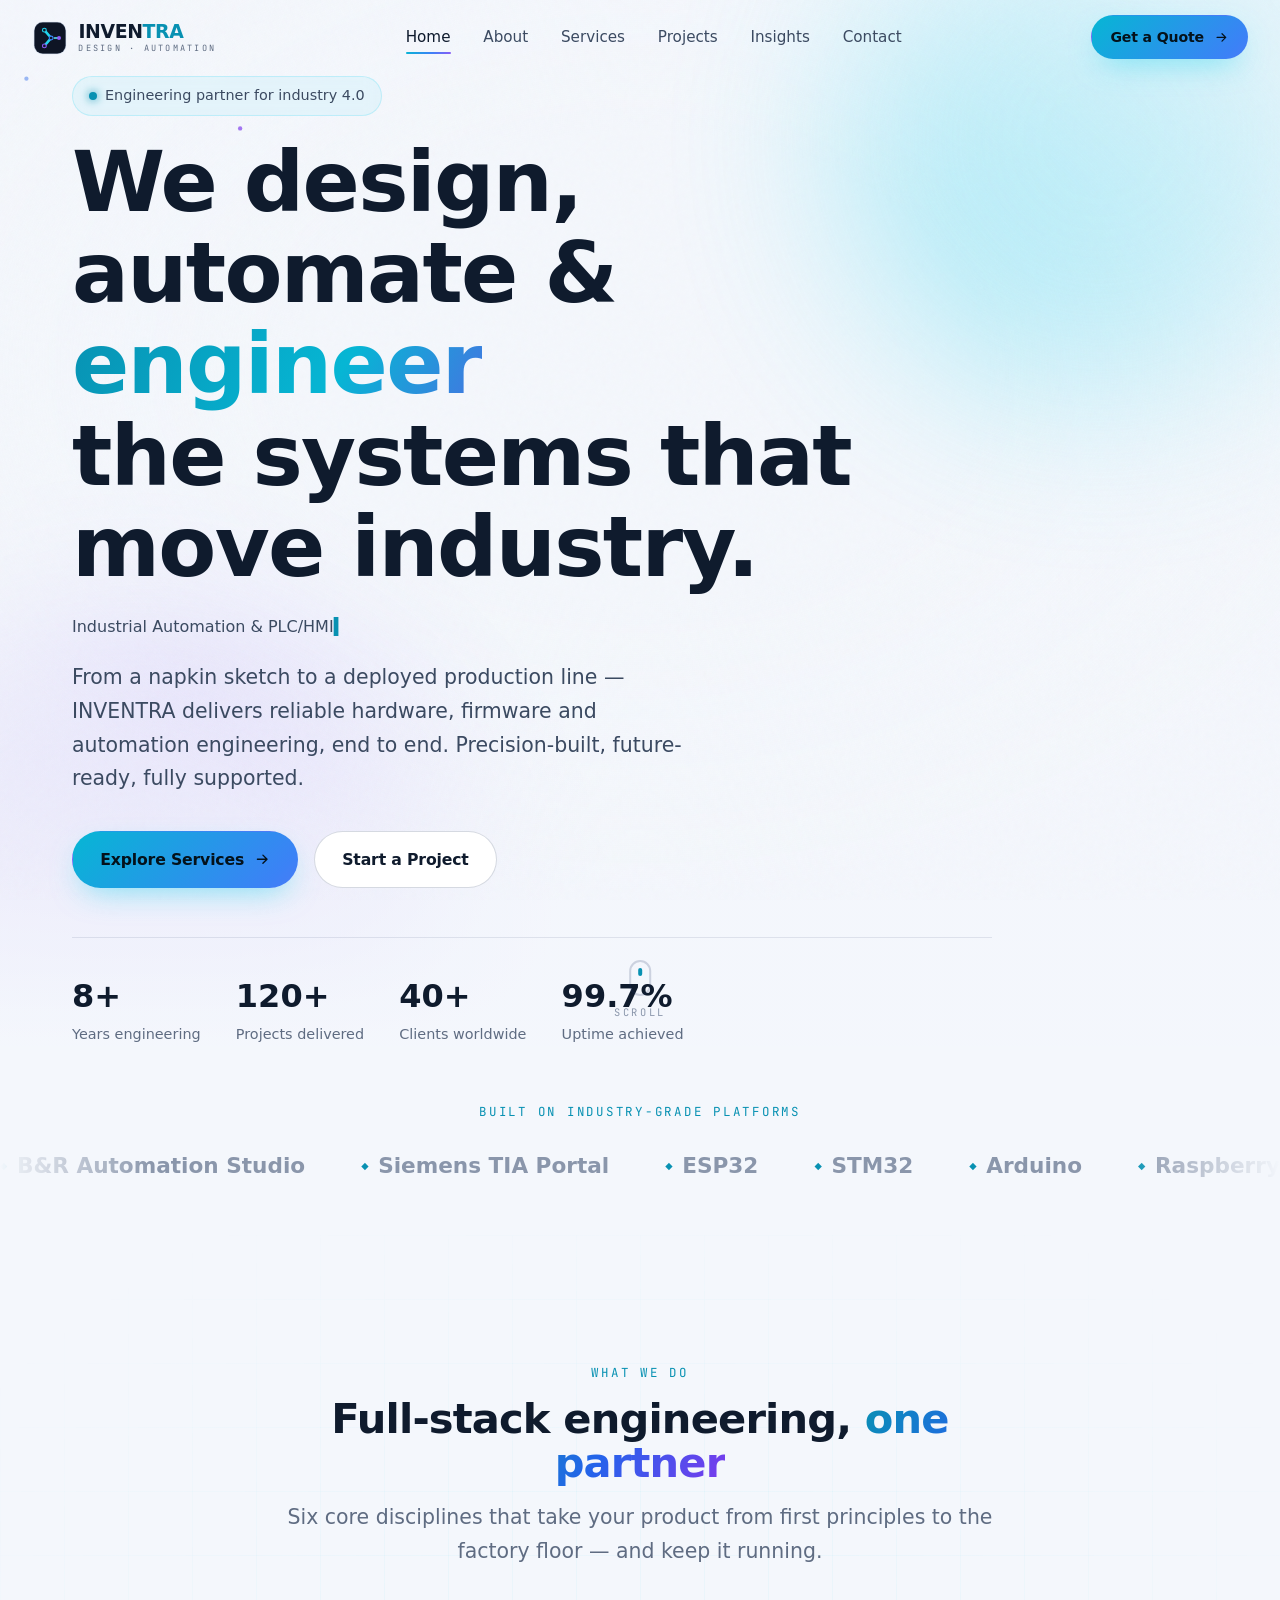
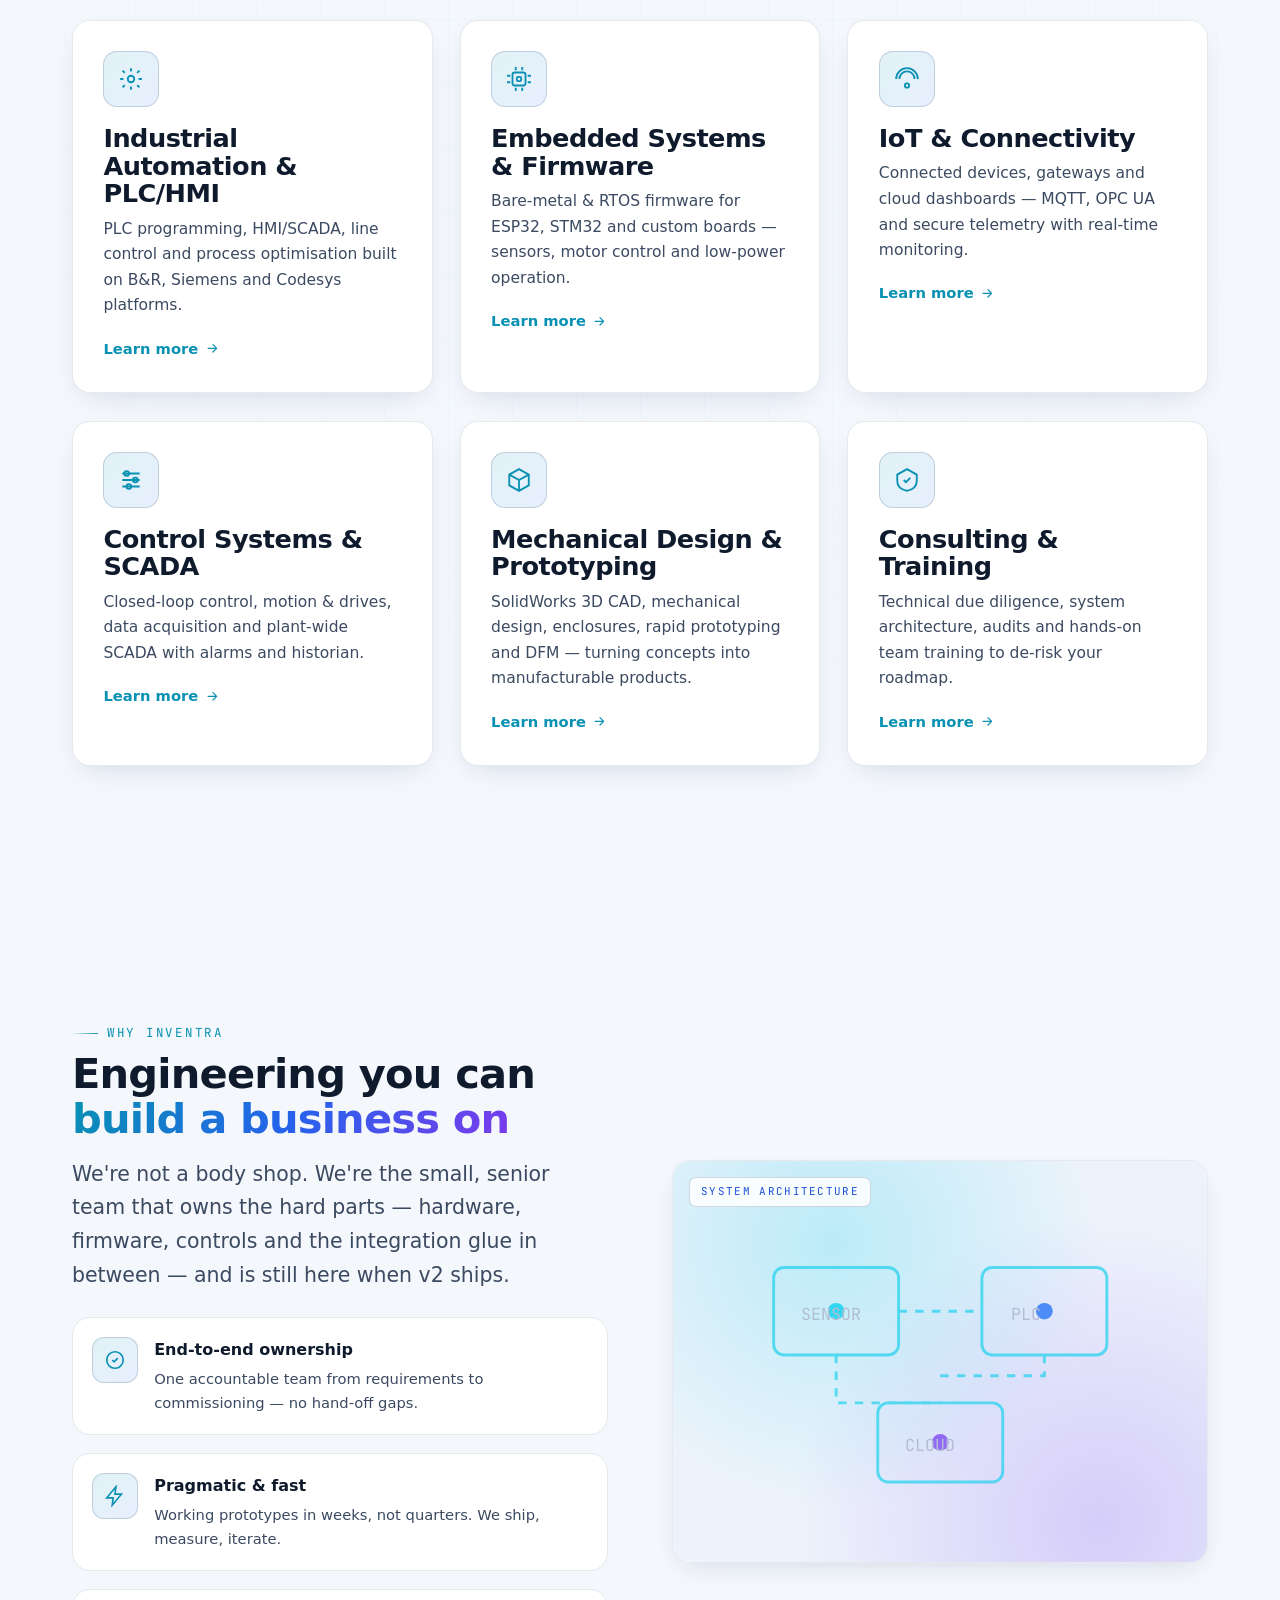
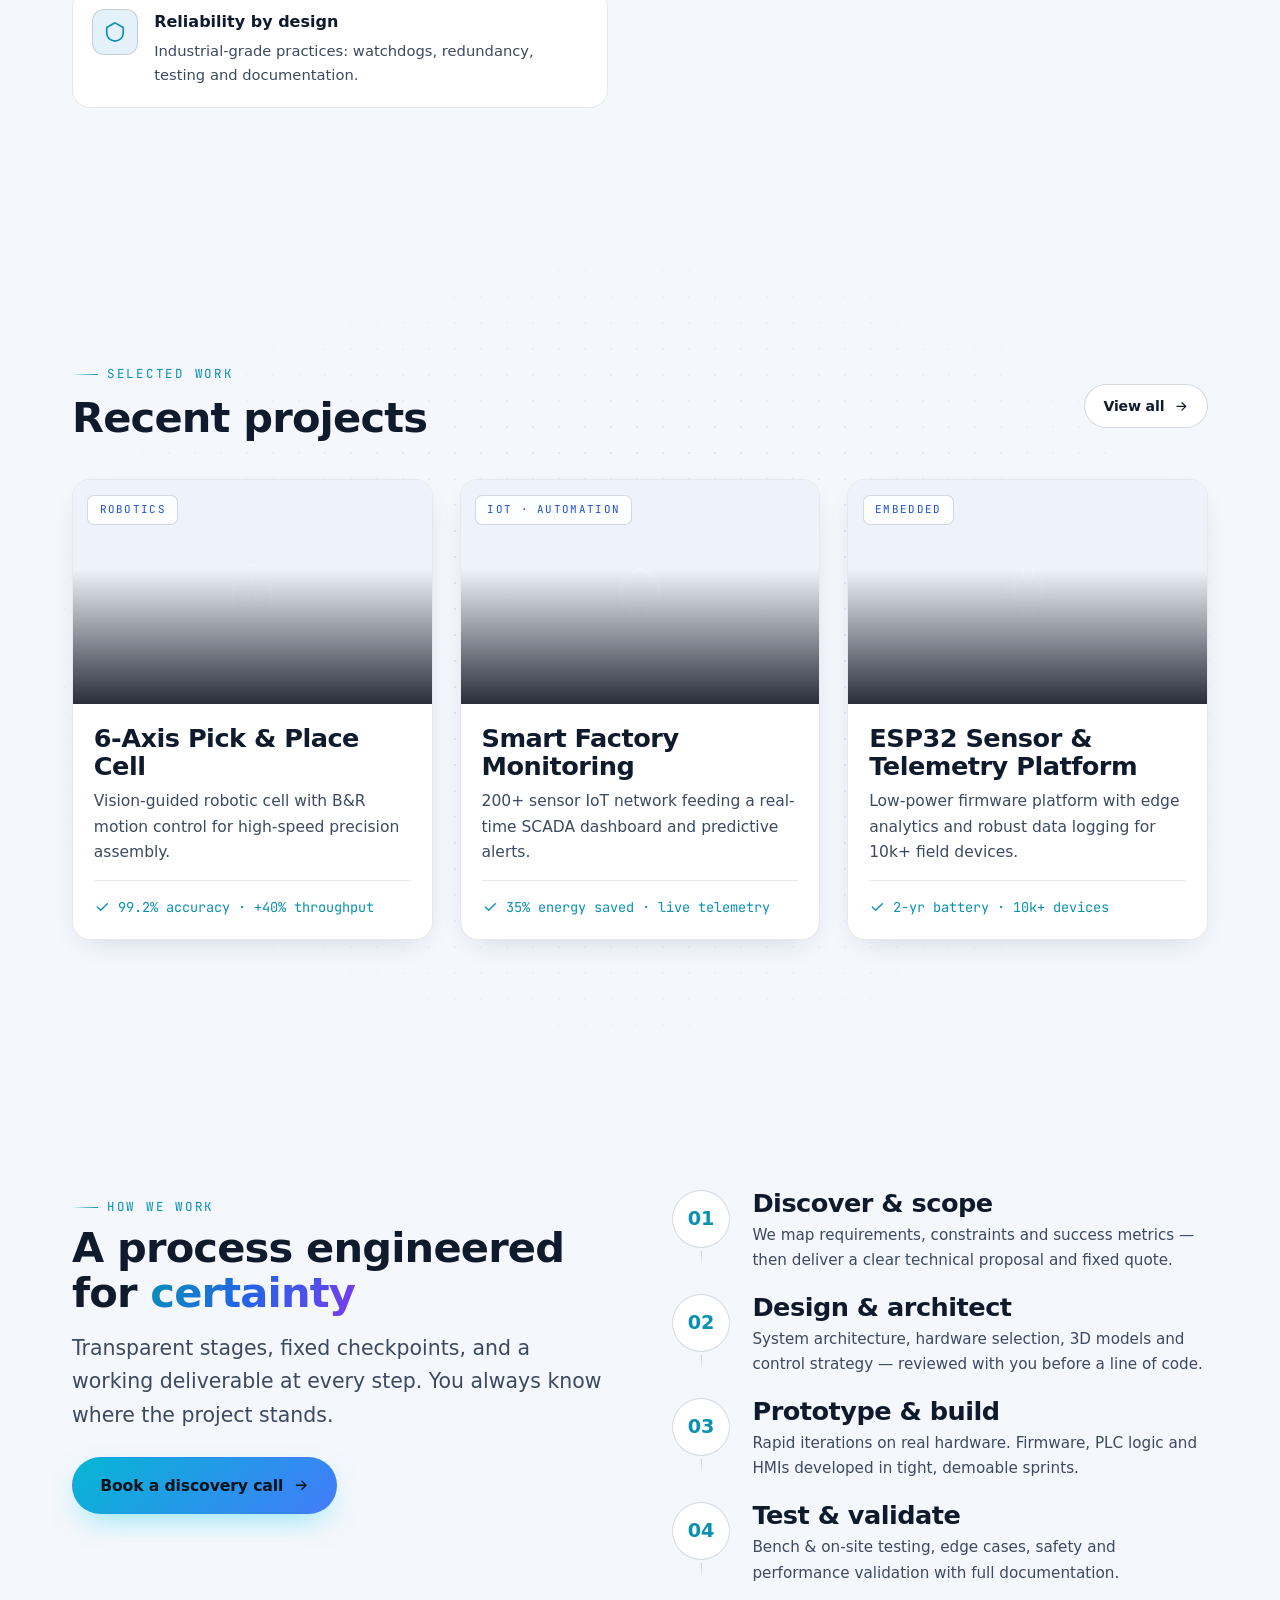
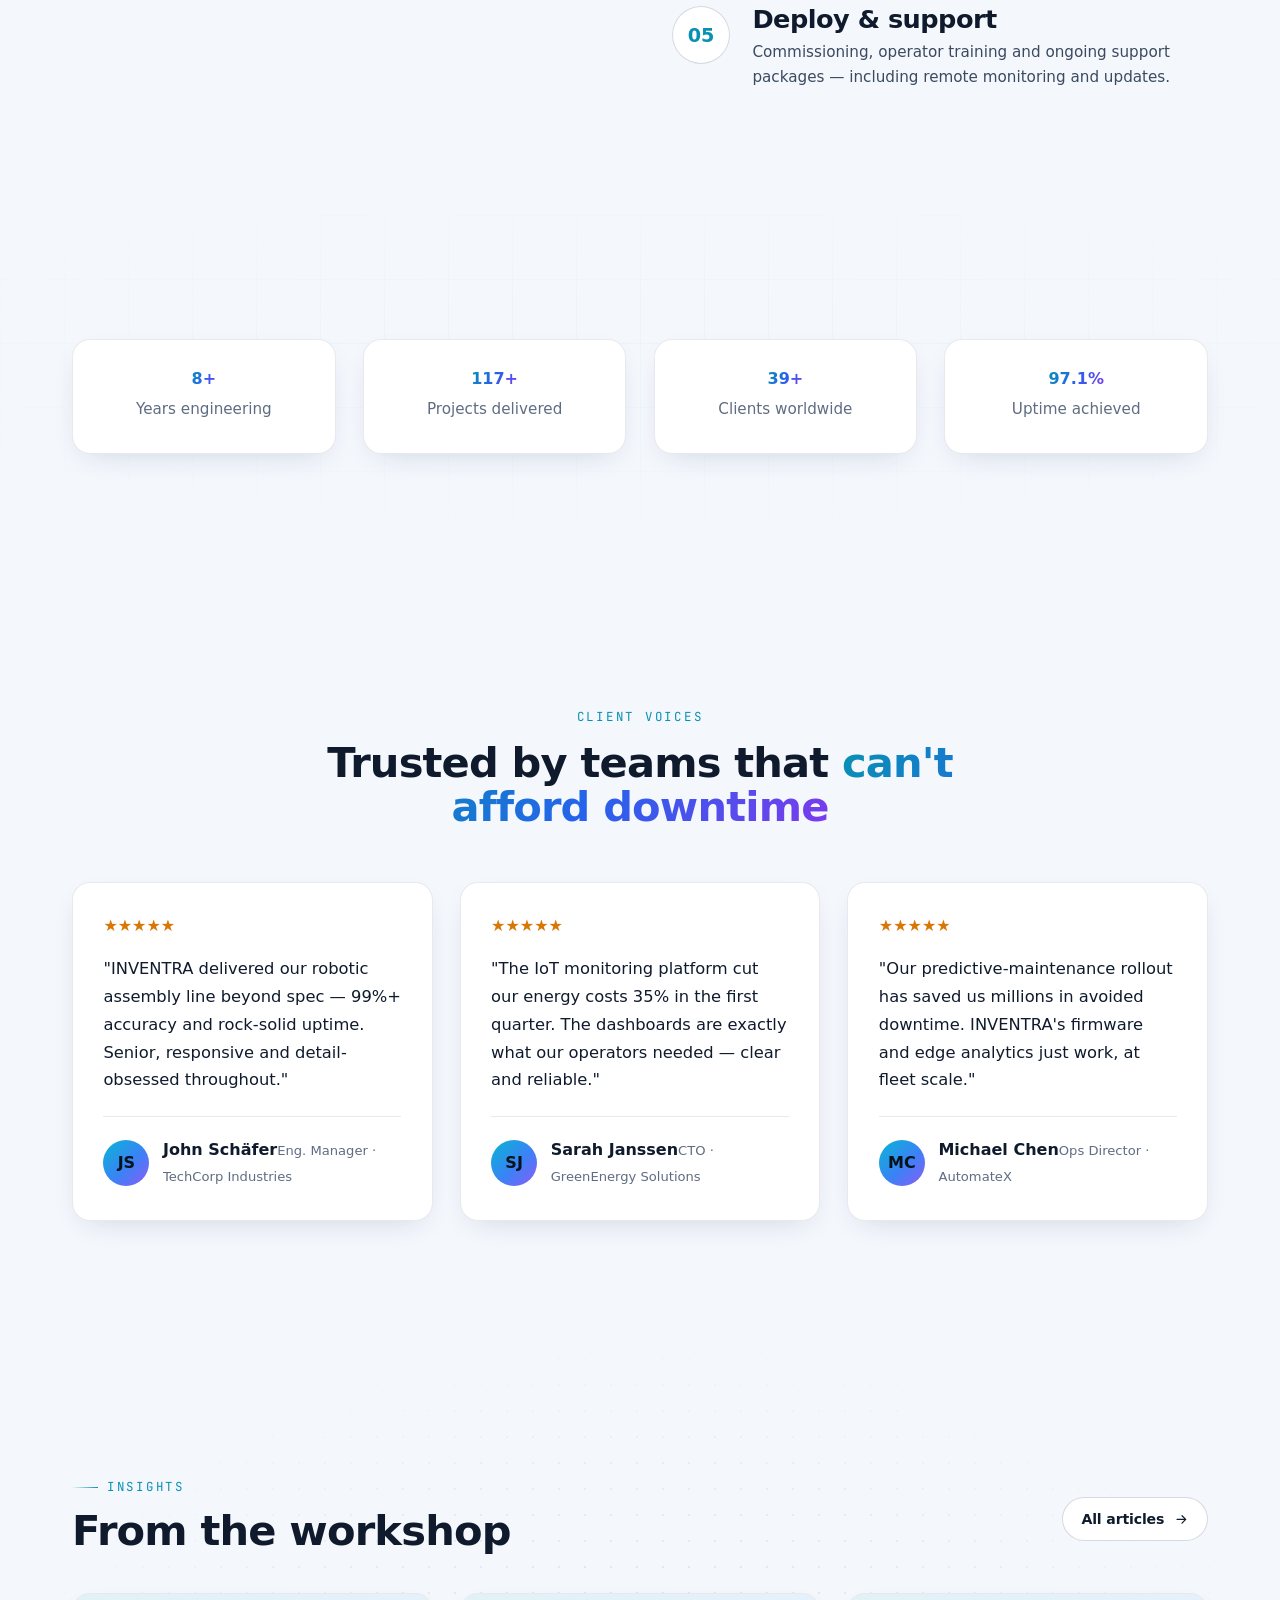
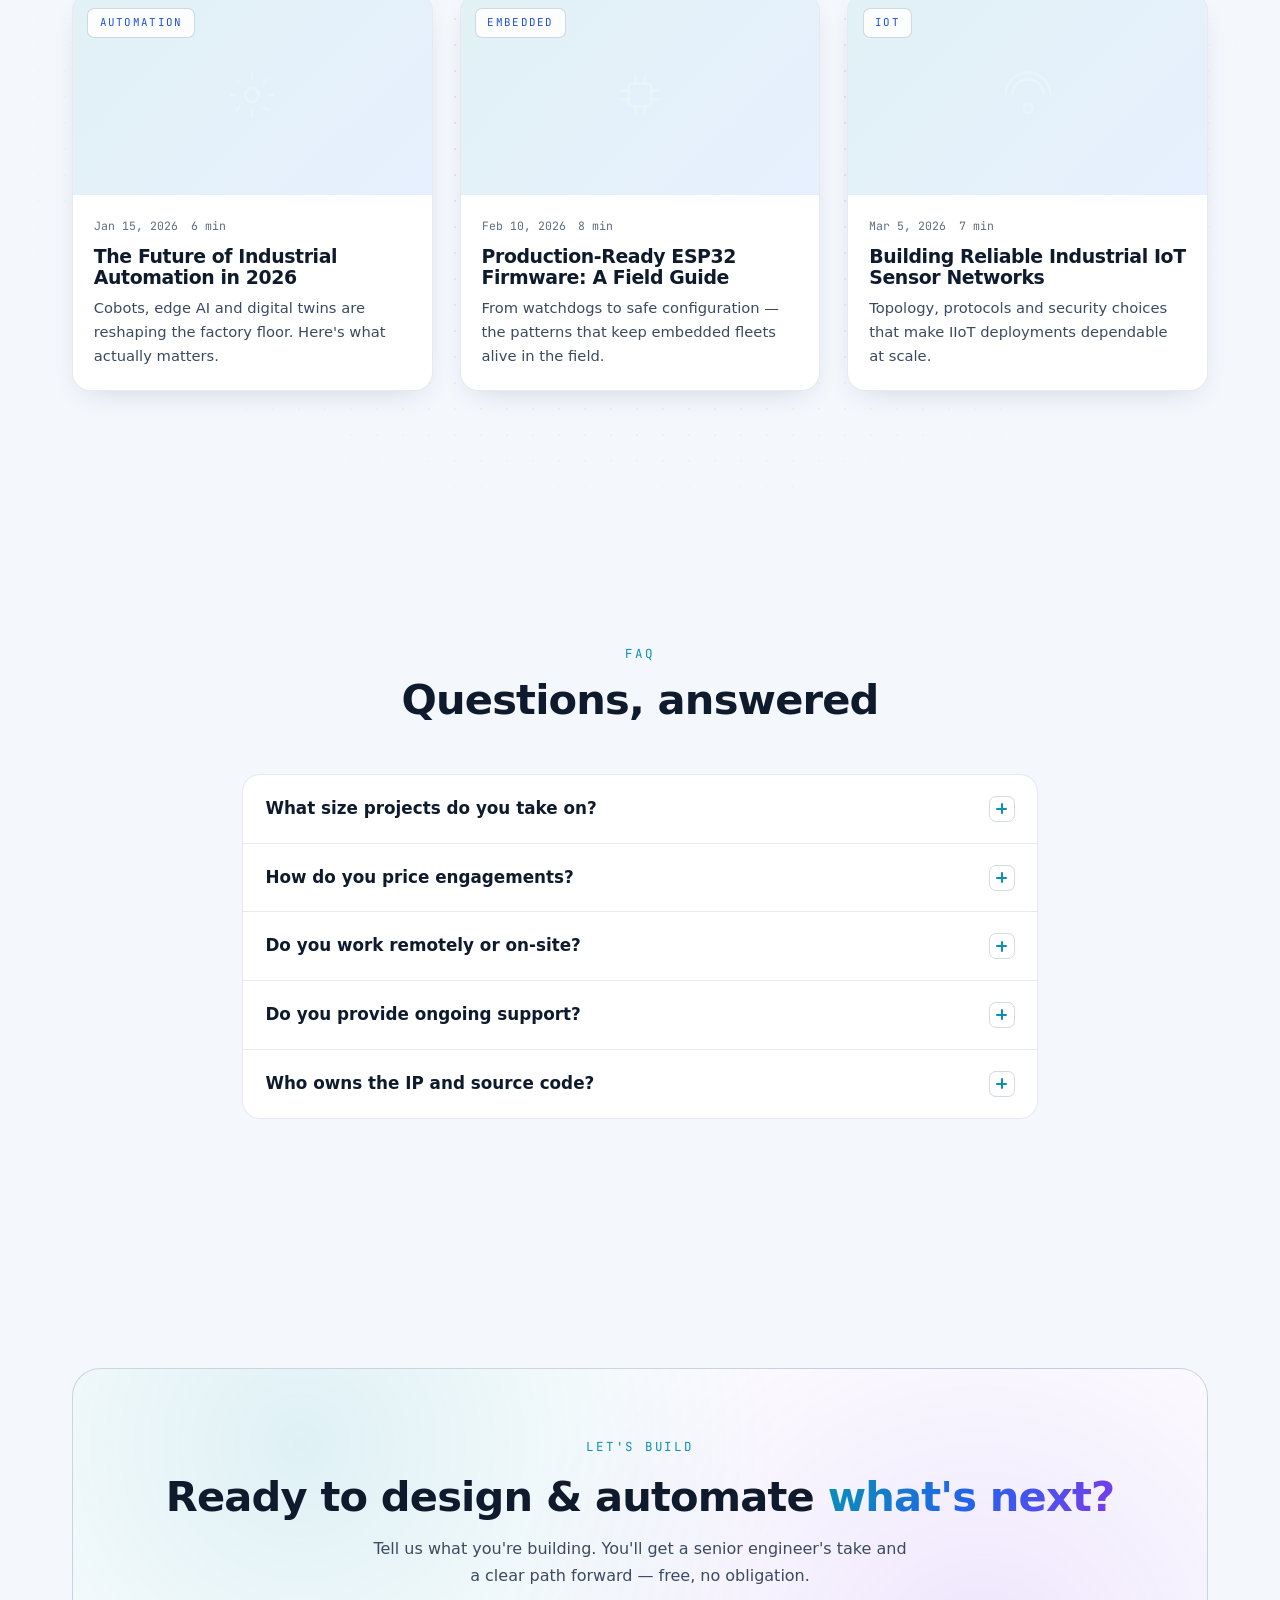
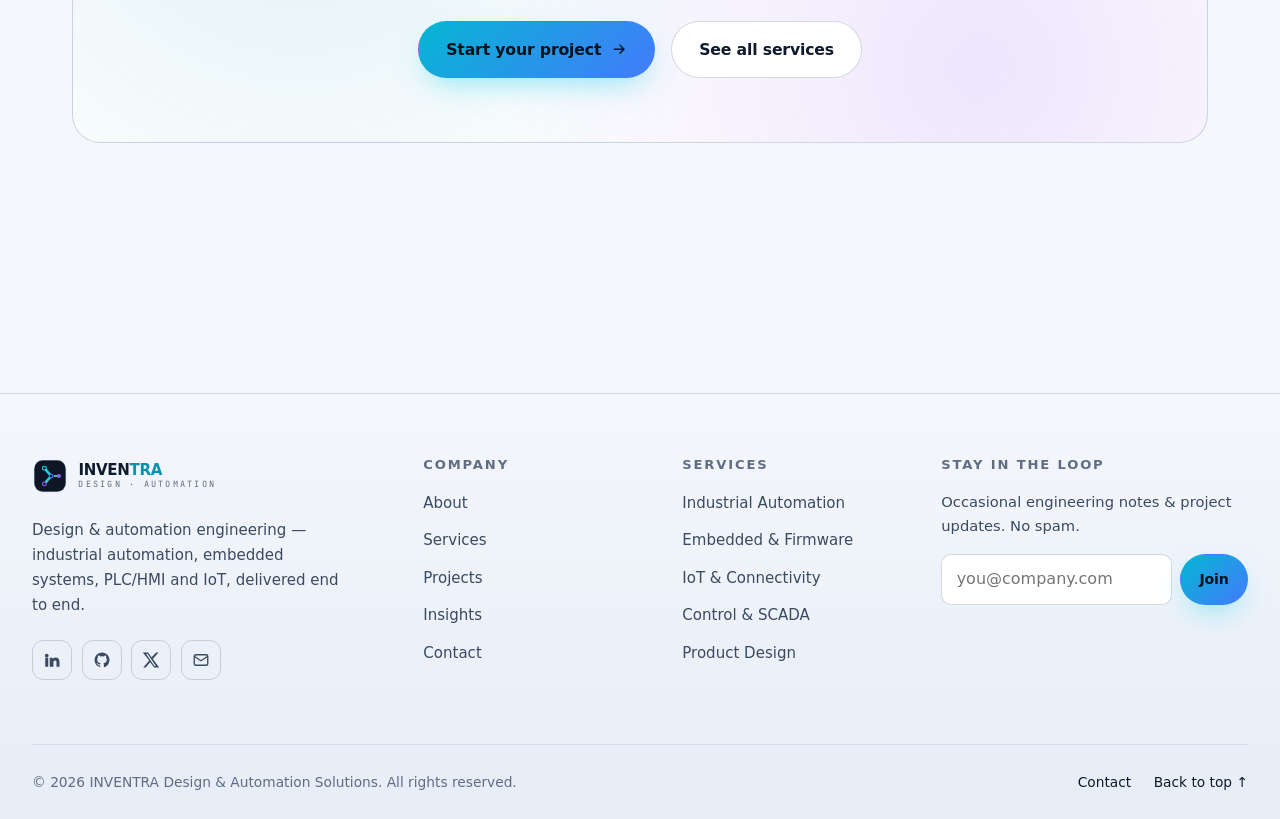
==== commit 90f0574b: "Make the whole site editable from the admin + image upload - Services, Testimonials, FAQ, Stats, Her" ====
--- a/index.html
+++ b/index.html
@@ -8,7 +8,10 @@
   <meta name="theme-color" content="#070b16">
   <link rel="icon" href="favicon.svg" type="image/svg+xml">
   <link rel="manifest" href="site.webmanifest">
+  <link rel="canonical" href="https://inventradas.github.io/">
   <meta name="author" content="INVENTRA Design & Automation Solutions">
+  <meta name="keywords" content="INVENTRA, INVENTRA Solutions, INVENTRADAS, INVENTRA Design & Automation Solutions, industrial automation, PLC HMI, embedded systems, SolidWorks, IoT engineering">
+  <meta name="google-site-verification" content="v8YnGHpvBXASWhb6Lwoq_mW_fGEt6hAyOiqa78-lzKQ">
   <!-- Open Graph -->
   <meta property="og:type" content="website">
   <meta property="og:title" content="INVENTRA — Design & Automation Solutions">
@@ -24,13 +27,32 @@
   <script type="application/ld+json">
   {
     "@context": "https://schema.org",
-    "@type": "Organization",
-    "name": "INVENTRA Design & Automation Solutions",
-    "description": "Industrial automation, embedded systems, PLC/HMI and IoT engineering consultancy.",
-    "url": "https://inventradas.github.io/",
-    "logo": "https://inventradas.github.io/favicon.svg",
-    "areaServed": "Worldwide",
-    "knowsAbout": ["Industrial Automation","PLC Programming","HMI Design","Embedded Systems","IoT","SCADA","Control Systems"]
+    "@graph": [
+      {
+        "@type": "Organization",
+        "@id": "https://inventradas.github.io/#org",
+        "name": "INVENTRA Design & Automation Solutions",
+        "alternateName": ["INVENTRA", "INVENTRA Solutions", "INVENTRADAS", "INVENTRA DAS"],
+        "legalName": "INVENTRA Design & Automation Solutions",
+        "url": "https://inventradas.github.io/",
+        "logo": "https://inventradas.github.io/favicon.svg",
+        "image": "https://inventradas.github.io/assets/img/og.svg",
+        "description": "INVENTRA (INVENTRA Solutions / INVENTRADAS) is a design & automation engineering studio — industrial automation, PLC/HMI, embedded systems, SolidWorks mechanical design, control systems and IoT.",
+        "slogan": "We design, automate & engineer the systems that move industry.",
+        "email": "hello@inventra.dev",
+        "areaServed": "Worldwide",
+        "knowsAbout": ["Industrial Automation", "PLC Programming", "HMI Design", "Embedded Systems", "SolidWorks Mechanical Design", "IoT", "SCADA", "Control Systems"],
+        "sameAs": ["https://github.com/inventradas"]
+      },
+      {
+        "@type": "WebSite",
+        "@id": "https://inventradas.github.io/#website",
+        "name": "INVENTRA Design & Automation Solutions",
+        "alternateName": ["INVENTRA", "INVENTRA Solutions", "INVENTRADAS"],
+        "url": "https://inventradas.github.io/",
+        "publisher": { "@id": "https://inventradas.github.io/#org" }
+      }
+    ]
   }
   </script>
 </head>
@@ -126,7 +148,7 @@
           <h2>Full-stack engineering, <span class="grad-text">one partner</span></h2>
           <p class="lead">Six core disciplines that take your product from first principles to the factory floor — and keep it running.</p>
         </div>
-        <div class="grid cols-3" data-stagger>
+        <div class="grid cols-3" data-stagger id="home-services">
           <article class="card glow">
             <div class="icon-badge"><svg viewBox="0 0 24 24" fill="none" stroke="currentColor" stroke-width="1.7"><circle cx="12" cy="12" r="3"/><path d="M12 2v3M12 19v3M4.2 4.2l2.1 2.1M17.7 17.7l2.1 2.1M2 12h3M19 12h3M4.2 19.8l2.1-2.1M17.7 6.3l2.1-2.1"/></svg></div>
             <h3>Industrial Automation</h3>
@@ -267,7 +289,7 @@
     <!-- ============ STATS ============ -->
     <section class="section bg-grid">
       <div class="container">
-        <div class="grid cols-4" data-stagger>
+        <div class="grid cols-4" data-stagger data-cms="stats">
           <div class="stat"><div class="num"><span class="grad-text"><span data-count="8">0</span>+</span></div><div class="lbl">Years of engineering</div></div>
           <div class="stat"><div class="num"><span class="grad-text"><span data-count="120">0</span>+</span></div><div class="lbl">Projects delivered</div></div>
           <div class="stat"><div class="num"><span class="grad-text"><span data-count="40">0</span>+</span></div><div class="lbl">Happy clients</div></div>
@@ -283,7 +305,7 @@
           <span class="eyebrow center" style="justify-content:center">Client voices</span>
           <h2>Trusted by teams that <span class="grad-text">can't afford downtime</span></h2>
         </div>
-        <div class="grid cols-3" data-stagger>
+        <div class="grid cols-3" data-stagger id="home-testimonials">
           <figure class="card quote">
             <div class="stars">★★★★★</div>
             <blockquote>"INVENTRA delivered our robotic assembly line beyond spec — 99%+ accuracy and rock-solid uptime. Senior, responsive and detail-obsessed throughout."</blockquote>
@@ -331,7 +353,7 @@
     <section class="section" id="faq">
       <div class="container" style="max-width:860px">
         <div class="section-head center" data-reveal><span class="eyebrow center" style="justify-content:center">FAQ</span><h2>Questions, answered</h2></div>
-        <div class="accordion" data-reveal>
+        <div class="accordion" data-reveal data-cms="faq">
           <div class="acc-item"><button class="acc-head" aria-expanded="false">What size projects do you take on?<span class="ico"></span></button><div class="acc-body"><p>Everything from a single firmware module or machine to full production-line automation. If it involves hardware, firmware, controls or connectivity, we can help — and we'll tell you honestly if we're not the right fit.</p></div></div>
           <div class="acc-item"><button class="acc-head" aria-expanded="false">How do you price engagements?<span class="ico"></span></button><div class="acc-body"><p>After a short discovery call we provide a fixed-price proposal for well-scoped work, or a transparent time-and-materials rate for R&amp;D and ongoing support. No surprises.</p></div></div>
           <div class="acc-item"><button class="acc-head" aria-expanded="false">Do you work remotely or on-site?<span class="ico"></span></button><div class="acc-body"><p>Both. Most design, firmware and PLC development happens remotely, with on-site commissioning, testing and training as needed anywhere worldwide.</p></div></div>
--- a/assets/css/style.css
+++ b/assets/css/style.css
@@ -0,0 +1,670 @@
+/* ============================================================
+   INVENTRA — Design & Automation Solutions
+   Design system: "Industrial Futurism"
+   Hand-built, dependency-free. (c) INVENTRA
+   ============================================================ */
+
+/* ---------- 1. Design Tokens ---------- */
+:root {
+  /* Core palette — BRIGHT theme */
+  --bg:            #f4f7fc;   /* page background (light) */
+  --bg-2:          #e9eff7;   /* alt section bg */
+  --surface:       #ffffff;   /* card surface */
+  --surface-2:     #eef3fb;   /* elevated surface */
+  --line:          rgba(22, 45, 92, 0.10);
+  --line-strong:   rgba(22, 45, 92, 0.18);
+
+  /* Accents */
+  --cyan:          #0891b2;
+  --cyan-bright:   #06b6d4;
+  --blue:          #2563eb;
+  --blue-deep:     #1d4ed8;
+  --violet:        #7c3aed;
+  --amber:         #d97706;   /* signal / sparing highlight */
+  --grad: linear-gradient(135deg, #06b6d4 0%, #3b82f6 55%, #8b5cf6 100%);
+  --grad-soft: linear-gradient(135deg, rgba(8,145,178,.12), rgba(59,130,246,.12));
+
+  /* Text */
+  --text:          #0f1b2d;
+  --text-soft:     #3b4a61;
+  --text-muted:    #5f6c82;
+  --text-faint:    #8a96ab;
+
+  /* Typography */
+  --font-display: 'Space Grotesk', 'Segoe UI', system-ui, sans-serif;
+  --font-body:    'Inter', 'Segoe UI', system-ui, -apple-system, sans-serif;
+  --font-mono:    'JetBrains Mono', ui-monospace, 'Cascadia Code', monospace;
+
+  /* Fluid type scale */
+  --fs-display: clamp(2.6rem, 1.6rem + 4.6vw, 5.4rem);
+  --fs-h1:      clamp(2.1rem, 1.4rem + 2.8vw, 3.4rem);
+  --fs-h2:      clamp(1.7rem, 1.2rem + 1.8vw, 2.6rem);
+  --fs-h3:      clamp(1.25rem, 1.05rem + 0.7vw, 1.6rem);
+  --fs-lead:    clamp(1.05rem, 0.98rem + 0.4vw, 1.28rem);
+  --fs-body:    1rem;
+  --fs-sm:      0.9rem;
+  --fs-xs:      0.78rem;
+
+  /* Spacing & shape */
+  --container: 1200px;
+  --container-wide: 1360px;
+  --radius:    18px;
+  --radius-sm: 12px;
+  --radius-lg: 28px;
+  --radius-pill: 999px;
+  --section-y: clamp(4.5rem, 3rem + 6vw, 9rem);
+
+  /* Effects */
+  --shadow-1: 0 10px 30px -14px rgba(30,55,100,.22);
+  --shadow-2: 0 30px 60px -24px rgba(30,55,100,.28);
+  --glow-cyan: 0 0 36px -8px rgba(8,145,178,.30);
+  --ease: cubic-bezier(.2,.7,.2,1);
+  --ease-out: cubic-bezier(.16,1,.3,1);
+
+  --header-h: 76px;
+}
+
+/* ---------- 2. Reset ---------- */
+*, *::before, *::after { box-sizing: border-box; margin: 0; padding: 0; }
+html {
+  scroll-behavior: smooth;
+  -webkit-text-size-adjust: 100%;
+  scrollbar-color: var(--surface-2) var(--bg);
+}
+@media (prefers-reduced-motion: reduce) {
+  html { scroll-behavior: auto; }
+  *, *::before, *::after {
+    animation-duration: .001ms !important;
+    animation-iteration-count: 1 !important;
+    transition-duration: .001ms !important;
+  }
+}
+body {
+  font-family: var(--font-body);
+  font-size: var(--fs-body);
+  line-height: 1.65;
+  color: var(--text);
+  background: var(--bg);
+  -webkit-font-smoothing: antialiased;
+  text-rendering: optimizeLegibility;
+  overflow-x: hidden;
+}
+img, svg, video, canvas { display: block; max-width: 100%; height: auto; }
+a { color: inherit; text-decoration: none; }
+button, input, textarea, select { font: inherit; color: inherit; }
+ul, ol { list-style: none; }
+:focus-visible {
+  outline: 2px solid var(--cyan);
+  outline-offset: 3px;
+  border-radius: 4px;
+}
+::selection { background: rgba(34,211,238,.3); color: #fff; }
+
+/* Scrollbar */
+::-webkit-scrollbar { width: 10px; height: 10px; }
+::-webkit-scrollbar-track { background: var(--bg); }
+::-webkit-scrollbar-thumb {
+  background: linear-gradient(var(--surface-2), var(--surface));
+  border-radius: 10px;
+  border: 2px solid var(--bg);
+}
+::-webkit-scrollbar-thumb:hover { background: var(--blue-deep); }
+
+/* ---------- 3. Typography ---------- */
+h1, h2, h3, h4 {
+  font-family: var(--font-display);
+  font-weight: 600;
+  line-height: 1.08;
+  letter-spacing: -0.02em;
+  color: #fff;
+}
+h1 { font-size: var(--fs-h1); }
+h2 { font-size: var(--fs-h2); }
+h3 { font-size: var(--fs-h3); }
+p  { color: var(--text-soft); }
+strong { color: var(--text); font-weight: 600; }
+
+.eyebrow {
+  display: inline-flex;
+  align-items: center;
+  gap: .55rem;
+  font-family: var(--font-mono);
+  font-size: var(--fs-xs);
+  letter-spacing: .22em;
+  text-transform: uppercase;
+  color: var(--cyan);
+}
+.eyebrow::before {
+  content: "";
+  width: 26px; height: 1px;
+  background: linear-gradient(90deg, transparent, var(--cyan));
+}
+.eyebrow.center::before { display: none; }
+
+.grad-text {
+  background: linear-gradient(120deg, #5eeaff 0%, #6ea8ff 45%, #b794ff 100%);
+  -webkit-background-clip: text; background-clip: text;
+  -webkit-text-fill-color: transparent; color: transparent;
+}
+.grad-text-anim {
+  background: linear-gradient(120deg,#22d3ee,#5eeaff,#8b5cf6,#3b82f6,#22d3ee);
+  background-size: 280% auto;
+  -webkit-background-clip: text; background-clip: text;
+  -webkit-text-fill-color: transparent; color: transparent;
+  animation: shimmer 7s linear infinite;
+}
+
+/* ---------- 4. Layout ---------- */
+.container { width: 100%; max-width: var(--container); margin-inline: auto; padding-inline: clamp(1.1rem, 4vw, 2rem); }
+.container-wide { max-width: var(--container-wide); }
+section { position: relative; }
+.section { padding-block: var(--section-y); }
+.section-head { max-width: 720px; margin-bottom: clamp(2.2rem, 4vw, 3.5rem); }
+.section-head.center { margin-inline: auto; text-align: center; }
+.section-head h2 { margin: .7rem 0 .9rem; }
+.section-head .lead { font-size: var(--fs-lead); color: var(--text-muted); }
+.lead { font-size: var(--fs-lead); color: var(--text-soft); }
+
+.grid { display: grid; gap: clamp(1.1rem, 2.4vw, 1.7rem); }
+.cols-2 { grid-template-columns: repeat(2, 1fr); }
+.cols-3 { grid-template-columns: repeat(3, 1fr); }
+.cols-4 { grid-template-columns: repeat(4, 1fr); }
+@media (max-width: 980px) { .cols-3, .cols-4 { grid-template-columns: repeat(2, 1fr); } }
+@media (max-width: 640px) { .cols-2, .cols-3, .cols-4 { grid-template-columns: 1fr; } }
+
+/* decorative backgrounds */
+.bg-grid::before {
+  content: ""; position: absolute; inset: 0; pointer-events: none; z-index: 0;
+  background-image:
+    linear-gradient(rgba(34,211,238,.045) 1px, transparent 1px),
+    linear-gradient(90deg, rgba(34,211,238,.045) 1px, transparent 1px);
+  background-size: 64px 64px;
+  mask-image: radial-gradient(ellipse 80% 60% at 50% 40%, #000 30%, transparent 80%);
+}
+.bg-dots::before {
+  content: ""; position: absolute; inset: 0; pointer-events: none; z-index: 0;
+  background-image: radial-gradient(rgba(99,140,210,.18) 1px, transparent 1.4px);
+  background-size: 26px 26px;
+  mask-image: radial-gradient(ellipse 70% 70% at 50% 50%, #000 20%, transparent 75%);
+}
+.section > .container { position: relative; z-index: 1; }
+.glow-orb {
+  position: absolute; border-radius: 50%; filter: blur(90px);
+  pointer-events: none; z-index: 0; opacity: .5;
+}
+
+/* ---------- 5. Buttons ---------- */
+.btn {
+  --b-bg: var(--surface-2);
+  position: relative;
+  display: inline-flex; align-items: center; justify-content: center; gap: .6rem;
+  padding: .92rem 1.7rem;
+  font-family: var(--font-display);
+  font-weight: 600; font-size: .98rem; letter-spacing: -0.01em;
+  border-radius: var(--radius-pill);
+  border: 1px solid var(--line-strong);
+  background: var(--b-bg);
+  color: #fff; cursor: pointer;
+  transition: transform .35s var(--ease-out), box-shadow .35s var(--ease), border-color .3s, background .3s;
+  will-change: transform;
+  white-space: nowrap;
+}
+.btn svg { width: 1.05em; height: 1.05em; transition: transform .35s var(--ease-out); }
+.btn:hover { transform: translateY(-3px); }
+.btn:active { transform: translateY(-1px); }
+.btn:hover svg { transform: translateX(4px); }
+
+.btn-primary {
+  background: var(--grad); background-size: 160% 160%;
+  border-color: transparent; color: #04121b;
+  box-shadow: 0 12px 30px -10px rgba(34,211,238,.55);
+}
+.btn-primary:hover { box-shadow: 0 18px 44px -10px rgba(59,130,246,.7); background-position: 100% 50%; }
+
+.btn-ghost { background: rgba(255,255,255,.02); backdrop-filter: blur(6px); }
+.btn-ghost:hover { border-color: var(--cyan); background: rgba(34,211,238,.08); box-shadow: var(--glow-cyan); }
+
+.btn-sm { padding: .6rem 1.15rem; font-size: .88rem; }
+.btn-block { width: 100%; }
+
+/* ---------- 6. Header / Nav ---------- */
+.site-header {
+  position: fixed; inset: 0 0 auto 0; z-index: 1000;
+  height: var(--header-h);
+  display: flex; align-items: center;
+  transition: background .4s var(--ease), border-color .4s, backdrop-filter .4s;
+  border-bottom: 1px solid transparent;
+}
+.site-header.scrolled {
+  background: rgba(7,11,22,.72);
+  backdrop-filter: blur(16px) saturate(140%);
+  border-bottom-color: var(--line);
+}
+.nav { display: flex; align-items: center; justify-content: space-between; width: 100%; gap: 1rem; }
+.brand { display: inline-flex; align-items: center; gap: .65rem; font-family: var(--font-display); font-weight: 700; font-size: 1.18rem; letter-spacing: -0.02em; color: #fff; }
+.brand .mark { width: 36px; height: 36px; flex: none; transition: transform .5s var(--ease-out); }
+.brand:hover .mark { transform: rotate(8deg) scale(1.05); }
+.brand .name { display: inline-flex; flex-direction: column; line-height: 1.04; }
+.brand .name .row b { color: #fff; font-weight: 700; }
+.brand .name .row i { color: var(--cyan); font-style: normal; font-weight: 700; }
+.brand .tag { font-family: var(--font-mono); font-size: .54rem; font-weight: 400; letter-spacing: .26em; color: var(--text-muted); text-transform: uppercase; margin-top: 2px; }
+
+.nav-links { display: flex; align-items: center; gap: .35rem; }
+.nav-links a {
+  position: relative; padding: .55rem .85rem; font-size: .95rem; font-weight: 500;
+  color: var(--text-soft); border-radius: 8px; transition: color .25s;
+}
+.nav-links a::after {
+  content: ""; position: absolute; left: .85rem; right: .85rem; bottom: .32rem; height: 2px;
+  background: var(--grad); border-radius: 2px; transform: scaleX(0); transform-origin: left;
+  transition: transform .3s var(--ease-out);
+}
+.nav-links a:hover { color: #fff; }
+.nav-links a:hover::after, .nav-links a.active::after { transform: scaleX(1); }
+.nav-links a.active { color: #fff; }
+
+.nav-cta { display: flex; align-items: center; gap: .75rem; }
+.nav-toggle {
+  display: none; width: 44px; height: 44px; border: 1px solid var(--line-strong);
+  background: var(--surface); border-radius: 12px; cursor: pointer; position: relative;
+}
+.nav-toggle span { position: absolute; left: 12px; right: 12px; height: 2px; background: #fff; border-radius: 2px; transition: transform .35s var(--ease), opacity .25s; }
+.nav-toggle span:nth-child(1) { top: 15px; }
+.nav-toggle span:nth-child(2) { top: 21px; }
+.nav-toggle span:nth-child(3) { top: 27px; }
+.nav-toggle.open span:nth-child(1) { transform: translateY(6px) rotate(45deg); }
+.nav-toggle.open span:nth-child(2) { opacity: 0; }
+.nav-toggle.open span:nth-child(3) { transform: translateY(-6px) rotate(-45deg); }
+
+/* Scroll progress bar */
+.scroll-progress {
+  position: fixed; top: 0; left: 0; height: 3px; width: 0%; z-index: 1100;
+  background: var(--grad); box-shadow: 0 0 12px rgba(34,211,238,.6);
+}
+
+@media (max-width: 920px) {
+  .nav-links, .nav-cta .btn { display: none; }
+  .nav-toggle { display: block; }
+  .mobile-menu { display: flex; }
+}
+
+/* Mobile menu */
+.mobile-menu {
+  position: fixed; inset: var(--header-h) 0 0 0; z-index: 999;
+  background: rgba(7,11,22,.96); backdrop-filter: blur(18px);
+  flex-direction: column; padding: 2rem clamp(1.1rem,5vw,2rem);
+  gap: .4rem; transform: translateX(100%); transition: transform .45s var(--ease-out);
+  display: none; border-left: 1px solid var(--line);
+}
+@media (max-width: 920px) { .mobile-menu { display: flex; } }
+.mobile-menu.open { transform: translateX(0); }
+.mobile-menu a {
+  font-family: var(--font-display); font-size: 1.5rem; font-weight: 600; color: var(--text-soft);
+  padding: .8rem 0; border-bottom: 1px solid var(--line); display: flex; justify-content: space-between; align-items: center;
+  transition: color .25s, padding-left .25s;
+}
+.mobile-menu a:hover, .mobile-menu a.active { color: #fff; padding-left: .5rem; }
+.mobile-menu a span { color: var(--text-faint); font-family: var(--font-mono); font-size: .8rem; }
+.mobile-menu .btn { margin-top: 1.5rem; }
+
+/* ---------- 7. Hero ---------- */
+.hero {
+  position: relative; min-height: 100vh; display: flex; align-items: center;
+  padding-top: var(--header-h); overflow: hidden;
+}
+.hero-canvas { position: absolute; inset: 0; z-index: 0; }
+.hero::after { /* vignette */
+  content: ""; position: absolute; inset: 0; z-index: 1; pointer-events: none;
+  background: radial-gradient(ellipse 60% 50% at 50% 35%, transparent 40%, rgba(7,11,22,.7) 100%),
+              linear-gradient(180deg, transparent 60%, var(--bg) 100%);
+}
+.hero .container { position: relative; z-index: 2; }
+.hero-inner { max-width: 920px; }
+.hero h1 { font-size: var(--fs-display); margin: 1.3rem 0; }
+.hero .type-wrap { font-size: clamp(1.1rem,.9rem+1.4vw,1.9rem); font-family: var(--font-display); font-weight: 500; color: var(--text-soft); min-height: 1.4em; }
+.hero .type-cursor { color: var(--cyan); animation: blink 1s step-end infinite; }
+.hero p.lead { max-width: 620px; margin: 1.3rem 0 2.2rem; }
+.hero-actions { display: flex; flex-wrap: wrap; gap: 1rem; }
+.hero-meta { display: flex; flex-wrap: wrap; gap: 2.2rem; margin-top: 3rem; padding-top: 2rem; border-top: 1px solid var(--line); }
+.hero-meta .item .n { font-family: var(--font-display); font-size: 2rem; font-weight: 700; color: #fff; }
+.hero-meta .item .l { font-size: var(--fs-sm); color: var(--text-muted); }
+
+.scroll-cue { position: absolute; bottom: 1.6rem; left: 50%; transform: translateX(-50%); z-index: 2; display: grid; place-items: center; gap: .5rem; color: var(--text-faint); font-family: var(--font-mono); font-size: .65rem; letter-spacing: .25em; }
+.scroll-cue .mouse { width: 22px; height: 36px; border: 2px solid var(--line-strong); border-radius: 12px; display: flex; justify-content: center; }
+.scroll-cue .mouse i { width: 4px; height: 8px; background: var(--cyan); border-radius: 4px; margin-top: 6px; animation: scrolldot 1.8s var(--ease) infinite; }
+
+/* Floating chip badge */
+.pill {
+  display: inline-flex; align-items: center; gap: .5rem; padding: .45rem 1rem;
+  font-size: var(--fs-sm); color: var(--text-soft);
+  background: rgba(34,211,238,.07); border: 1px solid rgba(34,211,238,.2);
+  border-radius: var(--radius-pill); backdrop-filter: blur(8px);
+}
+.pill .dot { width: 8px; height: 8px; border-radius: 50%; background: var(--cyan); box-shadow: 0 0 10px var(--cyan); animation: pulse 2s infinite; }
+
+/* ---------- 8. Cards ---------- */
+.card {
+  position: relative; background: linear-gradient(180deg, rgba(255,255,255,.025), rgba(255,255,255,.005));
+  border: 1px solid var(--line); border-radius: var(--radius);
+  padding: clamp(1.4rem, 2.4vw, 1.9rem);
+  transition: transform .4s var(--ease-out), border-color .4s, box-shadow .4s, background .4s;
+  overflow: hidden; height: 100%;
+}
+.card::before { /* sheen */
+  content: ""; position: absolute; inset: 0; border-radius: inherit; pointer-events: none;
+  background: radial-gradient(420px circle at var(--mx,50%) var(--my,0%), rgba(34,211,238,.13), transparent 45%);
+  opacity: 0; transition: opacity .4s;
+}
+.card:hover { transform: translateY(-6px); border-color: var(--line-strong); box-shadow: var(--shadow-2); }
+.card:hover::before { opacity: 1; }
+.card.glow:hover { box-shadow: var(--shadow-2), 0 0 50px -16px rgba(34,211,238,.5); }
+
+.icon-badge {
+  width: 56px; height: 56px; border-radius: 14px; display: grid; place-items: center;
+  background: var(--grad-soft); border: 1px solid var(--line-strong); color: var(--cyan);
+  margin-bottom: 1.1rem; transition: transform .4s var(--ease-out);
+}
+.icon-badge svg { width: 26px; height: 26px; }
+.card:hover .icon-badge { transform: translateY(-3px) rotate(-4deg); }
+.card h3 { margin-bottom: .55rem; }
+.card h3 a, .card h3 { transition: color .25s; }
+.card:hover h3 { color: var(--cyan-bright); }
+.card p { font-size: .97rem; }
+
+.card-link { display: inline-flex; align-items: center; gap: .4rem; margin-top: 1.1rem; color: var(--cyan); font-weight: 600; font-size: .92rem; }
+.card-link svg { width: 1em; height: 1em; transition: transform .3s; }
+.card:hover .card-link svg { transform: translateX(4px); }
+
+.feature-list { margin-top: 1.1rem; display: grid; gap: .55rem; }
+.feature-list li { display: flex; gap: .6rem; align-items: flex-start; font-size: .92rem; color: var(--text-soft); }
+.feature-list li svg { width: 18px; height: 18px; color: var(--cyan); flex: none; margin-top: 3px; }
+
+.tag-row { display: flex; flex-wrap: wrap; gap: .45rem; margin-top: 1rem; }
+.chip { font-family: var(--font-mono); font-size: .72rem; padding: .28rem .6rem; border-radius: 7px; color: var(--text-soft); background: rgba(148,173,210,.08); border: 1px solid var(--line); }
+
+/* Project card */
+.project { padding: 0; }
+.project .thumb { position: relative; aspect-ratio: 16/10; background: var(--surface-2); overflow: hidden; }
+.project .thumb .ph { position: absolute; inset: 0; display: grid; place-items: center; color: rgba(255,255,255,.13); }
+.project .thumb .ph svg { width: 64px; height: 64px; }
+.project .thumb img { width: 100%; height: 100%; object-fit: cover; transition: transform .6s var(--ease-out); }
+.project:hover .thumb img { transform: scale(1.06); }
+.project .thumb .cat { position: absolute; top: .9rem; left: .9rem; z-index: 2; }
+.project .thumb::after { content: ""; position: absolute; inset: 0; background: linear-gradient(180deg, transparent 40%, rgba(7,11,22,.85)); }
+.project .body { padding: 1.3rem; }
+.project .result { margin-top: .9rem; padding-top: .9rem; border-top: 1px solid var(--line); font-size: .85rem; color: var(--cyan); font-family: var(--font-mono); display: flex; gap: .5rem; align-items: center; }
+
+.badge-cat { font-family: var(--font-mono); font-size: .68rem; letter-spacing: .12em; text-transform: uppercase; padding: .32rem .7rem; border-radius: 7px; background: rgba(7,11,22,.7); border: 1px solid var(--line-strong); color: var(--cyan); backdrop-filter: blur(6px); }
+
+/* ---------- 9. Marquee ---------- */
+.marquee { overflow: hidden; -webkit-mask-image: linear-gradient(90deg, transparent, #000 12%, #000 88%, transparent); mask-image: linear-gradient(90deg, transparent, #000 12%, #000 88%, transparent); }
+.marquee-track { display: flex; gap: 3.5rem; width: max-content; animation: marquee 32s linear infinite; }
+.marquee:hover .marquee-track { animation-play-state: paused; }
+.marquee-track span { font-family: var(--font-display); font-weight: 600; font-size: 1.35rem; color: var(--text-faint); display: inline-flex; align-items: center; gap: .6rem; white-space: nowrap; transition: color .3s; }
+.marquee-track span:hover { color: var(--text); }
+.marquee-track span::before { content: "◆"; color: var(--cyan); font-size: .6rem; }
+
+/* ---------- 10. Stats ---------- */
+.stat { text-align: center; padding: clamp(1.4rem,2.4vw,2rem) 1rem; border: 1px solid var(--line); border-radius: var(--radius); background: rgba(255,255,255,.015); }
+.stat .num { font-family: var(--font-display); font-weight: 700; font-size: clamp(2.4rem,1.6rem+2.4vw,3.6rem); line-height: 1; }
+.stat .num .grad-text { display: inline; }
+.stat .lbl { color: var(--text-muted); margin-top: .6rem; font-size: .95rem; }
+
+/* ---------- 11. Process timeline ---------- */
+.steps { display: grid; gap: 1.3rem; counter-reset: step; }
+.step { position: relative; display: grid; grid-template-columns: auto 1fr; gap: 1.4rem; align-items: start; }
+.step .ring { width: 58px; height: 58px; flex: none; border-radius: 50%; display: grid; place-items: center; border: 1px solid var(--line-strong); background: var(--surface); font-family: var(--font-display); font-weight: 700; font-size: 1.2rem; color: var(--cyan); position: relative; }
+.step .ring::after { content: ""; position: absolute; top: 60px; left: 50%; width: 1px; height: calc(100% + 1.3rem - 60px); background: linear-gradient(var(--line-strong), transparent); }
+.step:last-child .ring::after { display: none; }
+.step h3 { margin-bottom: .35rem; }
+.step p { font-size: .95rem; }
+
+/* ---------- 12. Testimonials ---------- */
+.quote { display: flex; flex-direction: column; height: 100%; }
+.quote .stars { display: flex; gap: 3px; color: var(--amber); margin-bottom: 1rem; }
+.quote .stars svg { width: 18px; height: 18px; }
+.quote blockquote { font-size: 1.02rem; color: var(--text); line-height: 1.7; flex: 1; }
+.quote .who { display: flex; align-items: center; gap: .85rem; margin-top: 1.4rem; padding-top: 1.2rem; border-top: 1px solid var(--line); }
+.quote .ava { width: 46px; height: 46px; border-radius: 50%; display: grid; place-items: center; font-family: var(--font-display); font-weight: 700; color: #04121b; background: var(--grad); flex: none; }
+.quote .who .nm { font-weight: 600; color: #fff; }
+.quote .who .rl { font-size: .82rem; color: var(--text-muted); }
+
+/* ---------- 13. Accordion (FAQ) ---------- */
+.accordion { border: 1px solid var(--line); border-radius: var(--radius); overflow: hidden; background: rgba(255,255,255,.015); }
+.acc-item + .acc-item { border-top: 1px solid var(--line); }
+.acc-head { width: 100%; text-align: left; display: flex; justify-content: space-between; align-items: center; gap: 1rem; padding: 1.25rem 1.4rem; cursor: pointer; background: none; border: 0; font-family: var(--font-display); font-weight: 600; font-size: 1.05rem; color: #fff; transition: color .25s; }
+.acc-head:hover { color: var(--cyan-bright); }
+.acc-head .ico { width: 26px; height: 26px; flex: none; border-radius: 7px; border: 1px solid var(--line-strong); display: grid; place-items: center; position: relative; transition: background .3s, transform .3s; }
+.acc-head .ico::before, .acc-head .ico::after { content: ""; position: absolute; background: var(--cyan); border-radius: 2px; transition: transform .3s; }
+.acc-head .ico::before { width: 11px; height: 2px; }
+.acc-head .ico::after { width: 2px; height: 11px; }
+.acc-item.open .acc-head .ico { background: rgba(34,211,238,.12); }
+.acc-item.open .acc-head .ico::after { transform: scaleY(0); }
+.acc-body { max-height: 0; overflow: hidden; transition: max-height .4s var(--ease); }
+.acc-body p { padding: 0 1.4rem 1.35rem; font-size: .96rem; }
+
+/* ---------- 14. Forms ---------- */
+.field { margin-bottom: 1.1rem; }
+.field label { display: block; font-size: .85rem; color: var(--text-soft); margin-bottom: .5rem; font-weight: 500; }
+.field label .req { color: var(--cyan); }
+.input, .textarea, select.input {
+  width: 100%; padding: .9rem 1.05rem; background: rgba(255,255,255,.02);
+  border: 1px solid var(--line-strong); border-radius: var(--radius-sm);
+  color: #fff; transition: border-color .3s, box-shadow .3s, background .3s;
+}
+.input::placeholder, .textarea::placeholder { color: var(--text-faint); }
+.input:focus, .textarea:focus, select.input:focus { outline: none; border-color: var(--cyan); box-shadow: 0 0 0 4px rgba(34,211,238,.12); background: rgba(34,211,238,.03); }
+.textarea { resize: vertical; min-height: 140px; }
+.form-note { font-size: .82rem; color: var(--text-muted); }
+.form-status { margin-top: 1rem; padding: .85rem 1.1rem; border-radius: var(--radius-sm); font-size: .92rem; display: none; }
+.form-status.show { display: block; }
+.form-status.ok { background: rgba(34,211,238,.1); border: 1px solid rgba(34,211,238,.3); color: var(--cyan-bright); }
+.form-status.err { background: rgba(245,80,80,.1); border: 1px solid rgba(245,80,80,.3); color: #ff9b9b; }
+
+/* contact info tiles */
+.info-tile { display: flex; gap: 1rem; align-items: flex-start; padding: 1.2rem; border: 1px solid var(--line); border-radius: var(--radius); background: rgba(255,255,255,.015); transition: border-color .3s, transform .3s; }
+.info-tile:hover { border-color: var(--line-strong); transform: translateY(-3px); }
+.info-tile .ico { width: 46px; height: 46px; flex: none; border-radius: 12px; display: grid; place-items: center; background: var(--grad-soft); color: var(--cyan); border: 1px solid var(--line-strong); }
+.info-tile .ico svg { width: 22px; height: 22px; }
+.info-tile .k { font-size: .8rem; color: var(--text-muted); }
+.info-tile .v { font-weight: 600; color: #fff; }
+
+/* ---------- 15. Blog ---------- */
+.post-card { display: flex; flex-direction: column; padding: 0; }
+.post-card .cover { aspect-ratio: 16/9; background: var(--grad-soft); position: relative; display: grid; place-items: center; overflow: hidden; }
+.post-card .cover svg { width: 54px; height: 54px; color: rgba(255,255,255,.18); }
+.post-card .cover .cat { position: absolute; top: .9rem; left: .9rem; }
+.post-card .pbody { padding: 1.3rem; display: flex; flex-direction: column; flex: 1; }
+.post-card .meta { font-family: var(--font-mono); font-size: .72rem; color: var(--text-muted); display: flex; gap: .8rem; margin-bottom: .7rem; }
+.post-card h3 { font-size: 1.18rem; margin-bottom: .55rem; }
+.post-card p { font-size: .92rem; flex: 1; }
+
+/* Article body (prose) */
+.prose { max-width: 760px; margin-inline: auto; }
+.prose > * + * { margin-top: 1.15rem; }
+.prose h2 { font-size: 1.7rem; margin-top: 2.6rem; }
+.prose h3 { font-size: 1.3rem; margin-top: 1.8rem; }
+.prose p, .prose li { color: var(--text-soft); line-height: 1.85; }
+.prose ul, .prose ol { padding-left: 1.3rem; display: grid; gap: .5rem; }
+.prose ul li { list-style: disc; } .prose ol li { list-style: decimal; }
+.prose strong { color: #fff; }
+.prose a { color: var(--cyan); text-decoration: underline; text-underline-offset: 3px; }
+.prose blockquote { border-left: 3px solid var(--cyan); padding: .4rem 0 .4rem 1.3rem; color: var(--text); font-style: italic; }
+.prose code { font-family: var(--font-mono); font-size: .85em; background: rgba(34,211,238,.1); color: var(--cyan-bright); padding: .15em .4em; border-radius: 5px; }
+.prose pre { background: #060a13; border: 1px solid var(--line); border-radius: var(--radius-sm); padding: 1.2rem; overflow-x: auto; }
+.prose pre code { background: none; color: var(--text-soft); padding: 0; font-size: .85rem; line-height: 1.7; }
+.prose img { border-radius: var(--radius); }
+.prose hr { border: 0; border-top: 1px solid var(--line); margin: 2.2rem 0; }
+
+/* page hero (interior) */
+.page-hero { padding-top: calc(var(--header-h) + clamp(3rem,6vw,5.5rem)); padding-bottom: clamp(2rem,4vw,3.5rem); position: relative; overflow: hidden; }
+.page-hero h1 { font-size: var(--fs-h1); margin: .9rem 0 1rem; }
+.page-hero p { max-width: 640px; font-size: var(--fs-lead); color: var(--text-muted); }
+.breadcrumb { display: flex; gap: .5rem; align-items: center; font-family: var(--font-mono); font-size: .78rem; color: var(--text-muted); }
+.breadcrumb a:hover { color: var(--cyan); }
+.breadcrumb .sep { color: var(--text-faint); }
+
+/* filter pills */
+.filters { display: flex; flex-wrap: wrap; gap: .6rem; margin-bottom: 2.2rem; }
+.filter { padding: .55rem 1.1rem; border-radius: var(--radius-pill); border: 1px solid var(--line-strong); background: transparent; color: var(--text-soft); cursor: pointer; font-size: .9rem; font-weight: 500; transition: all .3s; }
+.filter:hover { color: #fff; border-color: var(--cyan); }
+.filter.active { background: var(--grad); color: #04121b; border-color: transparent; }
+
+/* ---------- 16. CTA band ---------- */
+.cta-band { position: relative; border-radius: var(--radius-lg); padding: clamp(2.5rem,5vw,4.5rem); overflow: hidden; border: 1px solid var(--line-strong); background:
+  radial-gradient(circle at 20% 20%, rgba(34,211,238,.18), transparent 50%),
+  radial-gradient(circle at 80% 80%, rgba(139,92,246,.18), transparent 50%),
+  var(--surface); text-align: center; }
+.cta-band h2 { margin-bottom: 1rem; }
+.cta-band p { max-width: 540px; margin: 0 auto 2rem; color: var(--text-soft); }
+.cta-actions { display: flex; gap: 1rem; justify-content: center; flex-wrap: wrap; }
+
+/* ---------- 17. Footer ---------- */
+.site-footer { border-top: 1px solid var(--line); background: linear-gradient(180deg, var(--bg), #05080f); margin-top: var(--section-y); }
+.footer-grid { display: grid; grid-template-columns: 1.6fr 1fr 1fr 1.3fr; gap: clamp(1.6rem,3vw,3rem); padding-block: clamp(3rem,5vw,4.5rem); }
+@media (max-width: 860px) { .footer-grid { grid-template-columns: 1fr 1fr; } }
+@media (max-width: 520px) { .footer-grid { grid-template-columns: 1fr; } }
+.footer-grid h4 { font-family: var(--font-display); font-size: .82rem; letter-spacing: .14em; text-transform: uppercase; color: var(--text-muted); margin-bottom: 1.1rem; }
+.footer-grid ul { display: grid; gap: .7rem; }
+.footer-grid a { color: var(--text-soft); font-size: .94rem; transition: color .25s, padding-left .25s; }
+.footer-grid a:hover { color: var(--cyan); padding-left: 4px; }
+.footer-about p { font-size: .94rem; margin: 1rem 0 1.4rem; max-width: 320px; }
+.socials { display: flex; gap: .6rem; }
+.socials a { width: 40px; height: 40px; display: grid; place-items: center; border: 1px solid var(--line-strong); border-radius: 11px; color: var(--text-soft); transition: all .3s; }
+.socials a:hover { color: #04121b; background: var(--cyan); border-color: var(--cyan); transform: translateY(-3px); }
+.socials a svg { width: 18px; height: 18px; }
+.newsletter { display: flex; gap: .5rem; margin-top: 1rem; }
+.newsletter input { flex: 1; padding: .7rem .9rem; border-radius: 10px; background: rgba(255,255,255,.02); border: 1px solid var(--line-strong); color: #fff; }
+.newsletter input:focus { outline: none; border-color: var(--cyan); }
+.footer-bottom { border-top: 1px solid var(--line); padding-block: 1.6rem; display: flex; justify-content: space-between; align-items: center; gap: 1rem; flex-wrap: wrap; }
+.footer-bottom p { font-size: .86rem; color: var(--text-muted); }
+.footer-bottom .legal { display: flex; gap: 1.4rem; font-size: .86rem; }
+
+/* back to top */
+.to-top { position: fixed; right: 1.4rem; bottom: 1.4rem; z-index: 900; width: 48px; height: 48px; border-radius: 14px; display: grid; place-items: center; background: var(--surface-2); border: 1px solid var(--line-strong); color: var(--cyan); cursor: pointer; opacity: 0; transform: translateY(20px) scale(.8); pointer-events: none; transition: all .4s var(--ease-out); }
+.to-top.show { opacity: 1; transform: none; pointer-events: auto; }
+.to-top:hover { background: var(--cyan); color: #04121b; box-shadow: var(--glow-cyan); }
+
+/* ---------- 18. Reveal animations ---------- */
+[data-reveal] { opacity: 0; transform: translateY(34px); transition: opacity .8s var(--ease-out), transform .8s var(--ease-out); will-change: opacity, transform; }
+[data-reveal].in { opacity: 1; transform: none; }
+[data-reveal="left"] { transform: translateX(-40px); }
+[data-reveal="right"] { transform: translateX(40px); }
+[data-reveal="scale"] { transform: scale(.92); }
+[data-reveal].in { transform: none; }
+[data-stagger] > * { opacity: 0; transform: translateY(28px); transition: opacity .7s var(--ease-out), transform .7s var(--ease-out); }
+[data-stagger].in > * { opacity: 1; transform: none; }
+
+/* ---------- 19. Keyframes ---------- */
+@keyframes shimmer { to { background-position: 280% center; } }
+@keyframes blink { 50% { opacity: 0; } }
+@keyframes pulse { 0%,100% { transform: scale(1); opacity: 1; } 50% { transform: scale(1.5); opacity: .6; } }
+@keyframes float { 0%,100% { transform: translateY(0); } 50% { transform: translateY(-14px); } }
+@keyframes float-slow { 0%,100% { transform: translateY(0) rotate(0); } 50% { transform: translateY(-22px) rotate(4deg); } }
+@keyframes spin-slow { to { transform: rotate(360deg); } }
+@keyframes marquee { to { transform: translateX(-50%); } }
+@keyframes scrolldot { 0% { opacity: 0; transform: translateY(-4px); } 40% { opacity: 1; } 80%,100% { opacity: 0; transform: translateY(10px); } }
+@keyframes glow-pulse { 0%,100% { opacity: .35; transform: scale(1); } 50% { opacity: .65; transform: scale(1.08); } }
+
+.float { animation: float 6s var(--ease) infinite; }
+.float-slow { animation: float-slow 9s var(--ease) infinite; }
+.spin-slow { animation: spin-slow 26s linear infinite; }
+.glow-pulse { animation: glow-pulse 5s var(--ease) infinite; }
+
+/* ---------- 20. Utilities ---------- */
+.center { text-align: center; }
+.mx-auto { margin-inline: auto; }
+.mt-1{margin-top:.5rem}.mt-2{margin-top:1rem}.mt-3{margin-top:1.5rem}.mt-4{margin-top:2.5rem}
+.mb-2{margin-bottom:1rem}.mb-3{margin-bottom:1.5rem}
+.muted { color: var(--text-muted); }
+.maxw-prose { max-width: 680px; }
+.hidden { display: none !important; }
+.flex { display: flex; }
+.between { justify-content: space-between; }
+.items-center { align-items: center; }
+.gap-1 { gap: .5rem; } .gap-2 { gap: 1rem; }
+.wrap { flex-wrap: wrap; }
+.divider { height: 1px; background: var(--line); border: 0; margin-block: var(--section-y); }
+.skip-link { position: absolute; left: -999px; top: 0; z-index: 2000; background: var(--cyan); color: #04121b; padding: .7rem 1.2rem; border-radius: 0 0 10px 0; font-weight: 600; }
+.skip-link:focus { left: 0; }
+.noise::after { content:""; position: fixed; inset: 0; z-index: 1; pointer-events: none; opacity: .025; background-image: url("data:image/svg+xml,%3Csvg viewBox='0 0 200 200' xmlns='http://www.w3.org/2000/svg'%3E%3Cfilter id='n'%3E%3CfeTurbulence type='fractalNoise' baseFrequency='0.85' numOctaves='3'/%3E%3C/filter%3E%3Crect width='100%25' height='100%25' filter='url(%23n)'/%3E%3C/svg%3E"); }
+
+/* ---------- 21. Preloader / loading screen ---------- */
+.preloader{position:fixed;inset:0;z-index:5000;display:grid;place-items:center;background:#05080f;overflow:hidden;transition:opacity .8s var(--ease),visibility .8s}
+.preloader::before{content:"";position:absolute;inset:-25%;background:
+  radial-gradient(circle at 28% 30%,rgba(34,211,238,.30),transparent 42%),
+  radial-gradient(circle at 72% 38%,rgba(139,92,246,.30),transparent 42%),
+  radial-gradient(circle at 50% 80%,rgba(59,130,246,.26),transparent 45%);
+  filter:blur(40px);animation:pl-mesh 7s var(--ease) infinite alternate}
+.preloader::after{content:"";position:absolute;inset:0;background-image:linear-gradient(rgba(34,211,238,.05) 1px,transparent 1px),linear-gradient(90deg,rgba(34,211,238,.05) 1px,transparent 1px);background-size:48px 48px;-webkit-mask-image:radial-gradient(ellipse 60% 55% at 50% 50%,#000,transparent 75%);mask-image:radial-gradient(ellipse 60% 55% at 50% 50%,#000,transparent 75%)}
+.preloader.done{opacity:0;visibility:hidden;pointer-events:none}
+.pl-skip .preloader{display:none!important}
+.pl-inner{position:relative;z-index:1;display:grid;place-items:center;gap:1.4rem;text-align:center}
+.pl-logo{width:88px;height:88px;filter:drop-shadow(0 14px 34px rgba(34,211,238,.5));animation:pl-cube 2.6s var(--ease) infinite}
+.pl-word{font-family:var(--font-display);font-weight:700;font-size:1.7rem;letter-spacing:.1em}
+.pl-word b{color:#fff}
+.pl-sub{font-family:var(--font-mono);font-size:.6rem;letter-spacing:.42em;color:var(--text-muted);text-transform:uppercase;margin-top:-.4rem}
+.pl-bar{width:210px;height:3px;border-radius:4px;background:rgba(255,255,255,.08);overflow:hidden;position:relative;margin-top:.3rem}
+.pl-bar i{position:absolute;top:0;height:100%;width:45%;border-radius:4px;background:linear-gradient(90deg,transparent,#22d3ee,#8b5cf6,transparent);animation:pl-load 1.3s var(--ease) infinite}
+@keyframes pl-cube{0%,100%{transform:translateY(0) rotate(-5deg) scale(1)}50%{transform:translateY(-12px) rotate(5deg) scale(1.05)}}
+@keyframes pl-load{0%{left:-45%}100%{left:100%}}
+@keyframes pl-mesh{0%{transform:scale(1) translate(0,0) rotate(0deg)}100%{transform:scale(1.25) translate(3%,-3%) rotate(8deg)}}
+/* ============================================================
+   22. BRIGHT THEME ADJUSTMENTS (overrides dark-built rules)
+   ============================================================ */
+/* headings & emphasis text that were white */
+h1, h2, h3, h4 { color: var(--text); }
+.brand .name .row b { color: var(--text); }
+.nav-links a:hover, .nav-links a.active { color: var(--text); }
+.btn { color: var(--text); }
+.btn-primary { color: #04121b; }
+.acc-head { color: var(--text); }
+.quote .who .nm { color: var(--text); }
+.info-tile .v { color: var(--text); }
+.hero-meta .item .n { color: var(--text); }
+.quote blockquote { color: var(--text); }
+.pl-word b { color: var(--text); }
+.input, .textarea, select.input { color: var(--text); background: #fff; }
+.input:focus, .textarea:focus, select.input:focus { background: #fff; }
+.newsletter input { background: #fff; color: var(--text); }
+
+/* gradient text — darker so it reads on white */
+.grad-text { background: linear-gradient(120deg,#0891b2 0%,#2563eb 50%,#7c3aed 100%); -webkit-background-clip:text; background-clip:text; -webkit-text-fill-color:transparent; color:transparent; }
+.grad-text-anim { background: linear-gradient(120deg,#0891b2,#06b6d4,#7c3aed,#2563eb,#0891b2); background-size:280% auto; -webkit-background-clip:text; background-clip:text; -webkit-text-fill-color:transparent; color:transparent; }
+
+/* glass surfaces -> clean white cards with soft shadow */
+.card { background: var(--surface); box-shadow: var(--shadow-1); }
+.card:hover { box-shadow: var(--shadow-2); }
+.btn-ghost { background: #fff; color: var(--text); }
+.btn-ghost:hover { background: rgba(8,145,178,.08); border-color: var(--cyan); }
+.stat { background: var(--surface); box-shadow: var(--shadow-1); }
+.accordion { background: var(--surface); }
+.info-tile { background: var(--surface); }
+.chip { background: rgba(22,45,92,.05); color: var(--text-soft); }
+
+/* header / nav / mobile menu */
+.site-header.scrolled { background: rgba(255,255,255,.82); border-bottom-color: var(--line); }
+.nav-toggle { background: #fff; }
+.nav-toggle span { background: var(--text); }
+.mobile-menu { background: rgba(255,255,255,.97); border-left-color: var(--line); }
+.mobile-menu a:hover, .mobile-menu a.active { color: var(--text); }
+
+/* badges, hero, footer, cta */
+.badge-cat { background: rgba(255,255,255,.85); color: var(--blue-deep); }
+.hero::after { background: radial-gradient(ellipse 60% 50% at 50% 35%, transparent 45%, rgba(244,247,252,.55) 100%), linear-gradient(180deg, transparent 62%, var(--bg) 100%); }
+.glow-orb { opacity: .30; }
+.cta-band { background: radial-gradient(circle at 20% 20%, rgba(8,145,178,.13), transparent 50%), radial-gradient(circle at 80% 80%, rgba(124,58,237,.13), transparent 50%), var(--surface); }
+.site-footer { background: linear-gradient(180deg, var(--bg), #e6edf7); }
+
+/* scrollbar + selection */
+::-webkit-scrollbar-track { background: var(--bg-2); }
+::-webkit-scrollbar-thumb { background: #c3d2e8; border: 2px solid var(--bg-2); }
+::-webkit-scrollbar-thumb:hover { background: var(--blue); }
+::selection { background: rgba(8,145,178,.22); color: var(--text); }
+
+/* preloader -> light */
+.preloader { background: var(--bg-2); }
+.preloader::before { opacity:.8; }
+.pl-bar { background: rgba(22,45,92,.10); }
+
+/* code blocks stay dark (readable) on purpose */
